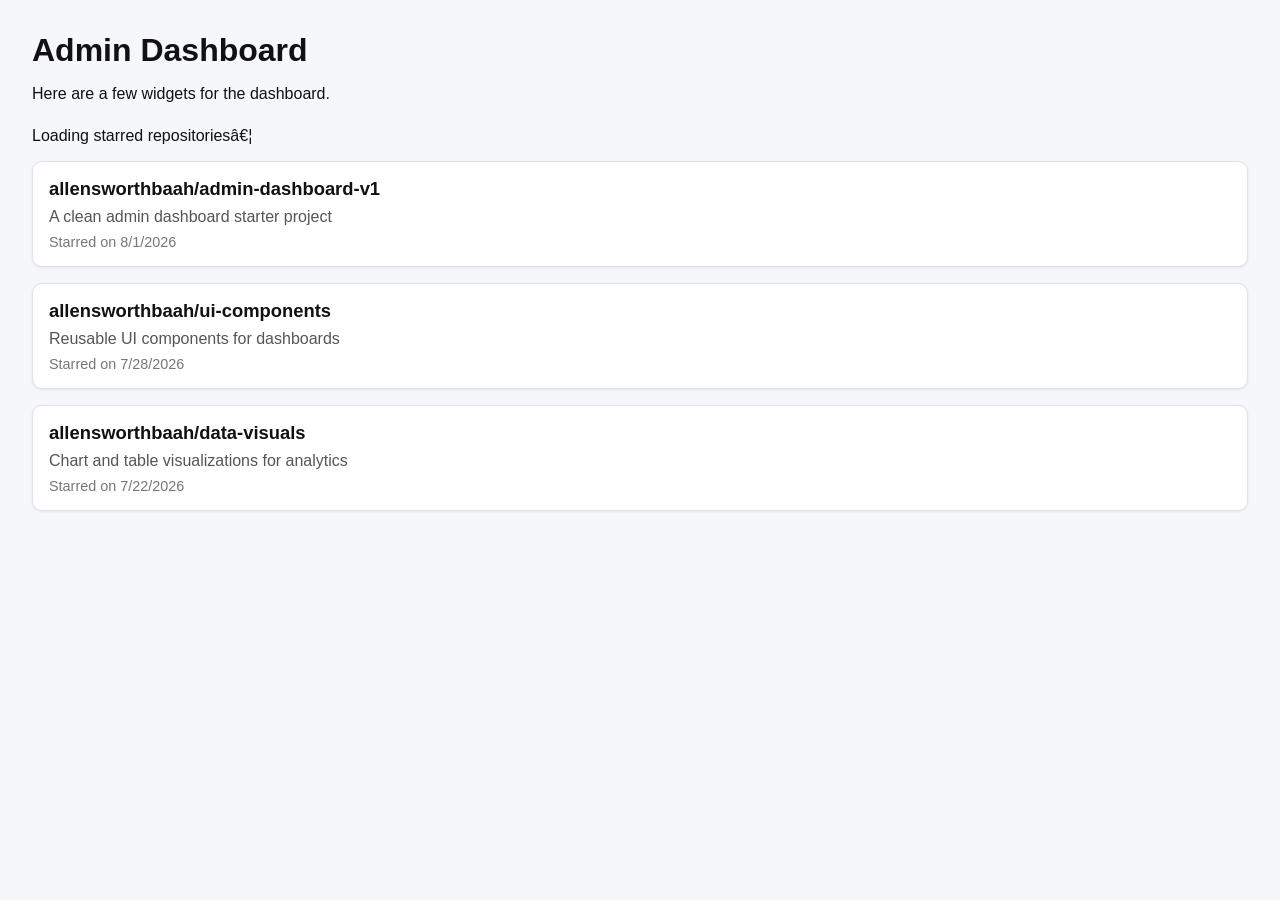
==== index.html @ 779c8006 "adjusting index file" ====
<!DOCTYPE html >
<html lang="en">
  <head charset="utf-8">
    <title>Admin dashboard</title>
    <link rel="stylesheet" href="style.css" />
  </head>
  <body>
    <header>
      <h1>Admin Dashboard</h1>
      <p>Here are a few widgets for the dashboard.</p>
    </header>

    <section>
      <p id="status">Loading starred repositories…</p>
      <ul id="starred-list"></ul>
    </section>

    <script src="document.js" defer></script>
  </body>
</html>
---- style.css ----
body {
  font-family: Arial, sans-serif;
  margin: 0;
  padding: 2rem;
  background: #f5f7fb;
  color: #111;
}

header {
  margin-bottom: 1.5rem;
}

h1 {
  margin: 0;
  font-size: 2rem;
}

#starred-list {
  list-style: none;
  margin: 0;
  padding: 0;
}

.starred-item {
  background: #fff;
  border: 1px solid #dde3ec;
  border-radius: 10px;
  padding: 1rem;
  margin-bottom: 1rem;
  box-shadow: 0 1px 3px rgba(15, 23, 42, 0.08);
}

.starred-item h2 {
  margin: 0 0 0.5rem 0;
  font-size: 1.15rem;
}

.starred-item p {
  margin: 0.25rem 0;
  color: #555;
}

.starred-item time {
  display: block;
  margin-top: 0.5rem;
  font-size: 0.9rem;
  color: #777;
}
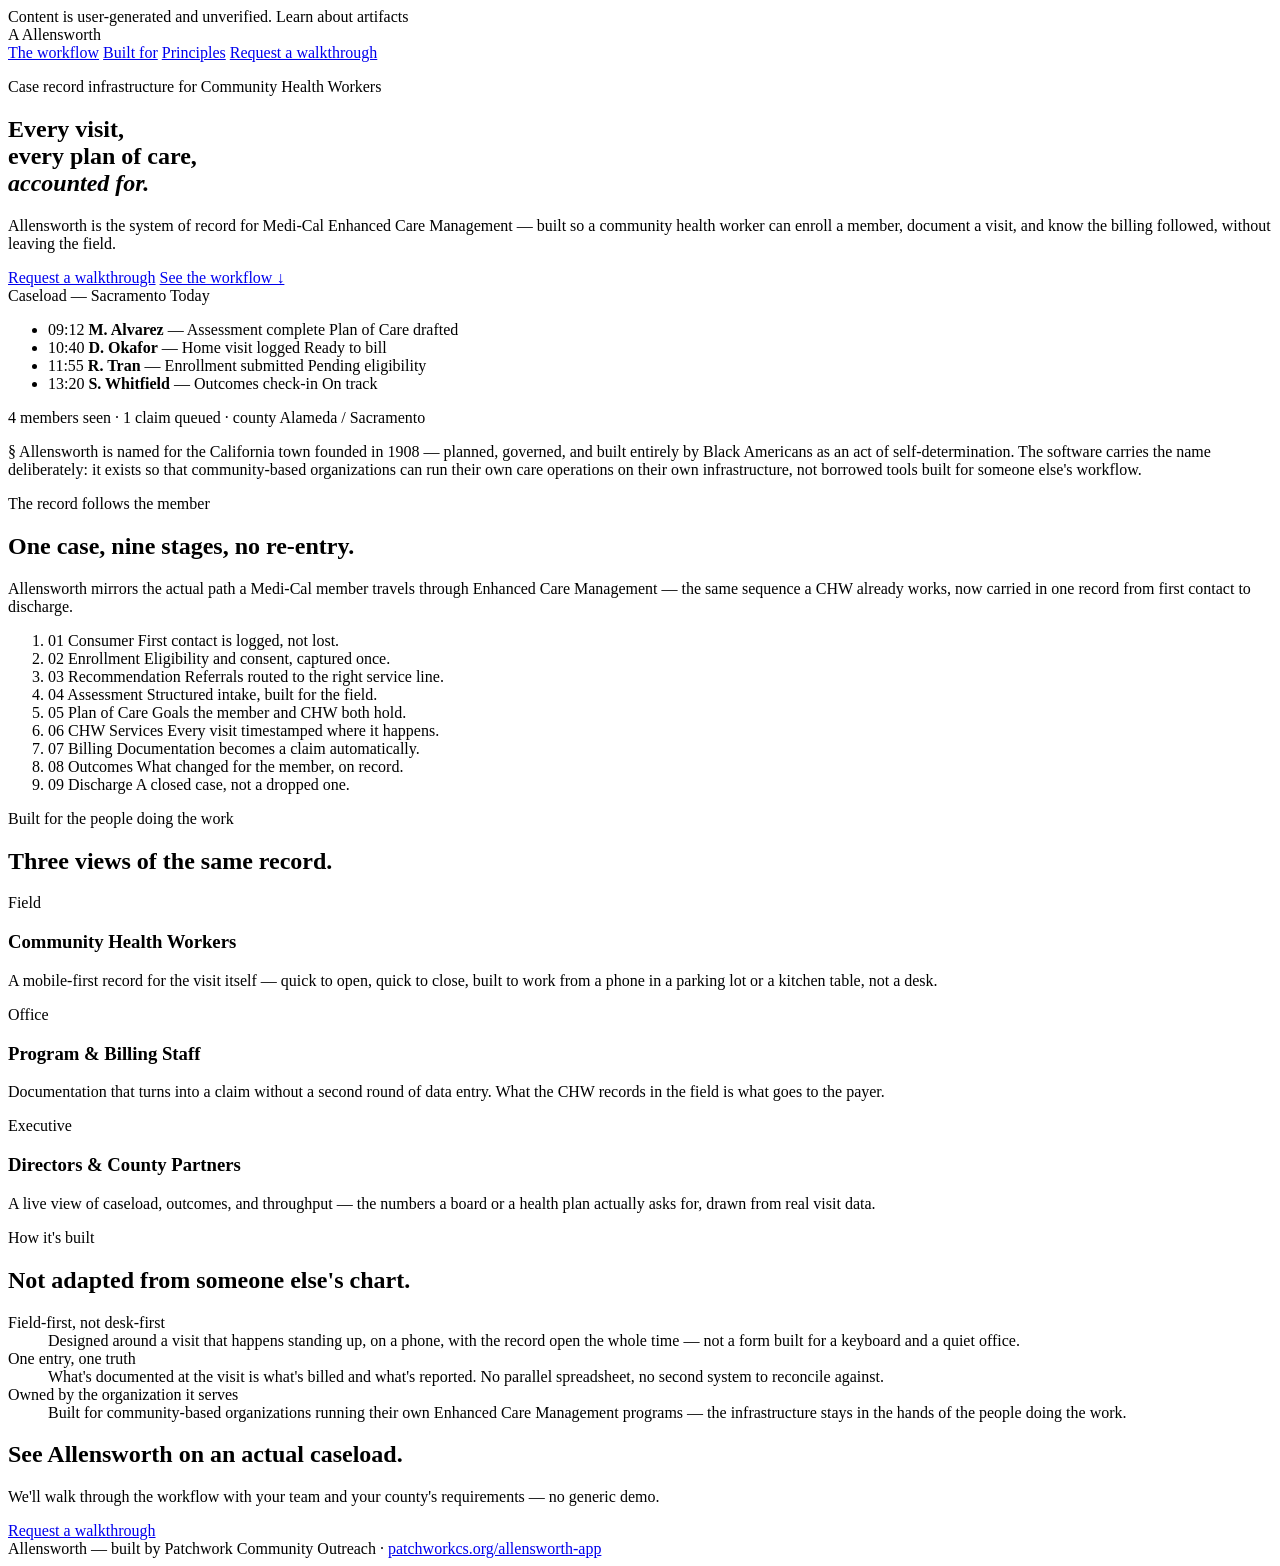
==== commit 60879d67: "adding allensworth content from html and css" ====
--- a/index.html
+++ b/index.html
@@ -1,4 +1,4 @@
-<!DOCTYPE html >
+<!-- <!DOCTYPE html >
 <html lang="en">
   <head charset="utf-8">
     <title>Admin dashboard</title>
@@ -17,4 +17,255 @@
 
     <script src="document.js" defer></script>
   </body>
-</html>+</html> -->
+
+Content is user-generated and unverified.
+
+
+Learn about artifacts
+<!DOCTYPE html>
+<html lang="en">
+<head>
+<meta charset="UTF-8" />
+<meta name="viewport" content="width=device-width, initial-scale=1.0" />
+<title>Allensworth — Care infrastructure for community health workers</title>
+<link rel="stylesheet" href="styles.css" />
+<link rel="preconnect" href="https://fonts.googleapis.com">
+<link rel="preconnect" href="https://fonts.gstatic.com" crossorigin>
+<link href="https://fonts.googleapis.com/css2?family=Source+Serif+4:opsz,wght@8..60,400;8..60,500;8..60,600;8..60,700&family=IBM+Plex+Sans:wght@400;500;600&family=IBM+Plex+Mono:wght@400;500&display=swap" rel="stylesheet">
+</head>
+<body>
+
+<div class="ledger-rule" aria-hidden="true"></div>
+
+<header class="site-header">
+  <div class="wrap header-inner">
+    <div class="brand">
+      <span class="brand-mark" aria-hidden="true">A</span>
+      <span class="brand-name">Allensworth</span>
+    </div>
+    <nav class="site-nav">
+      <a href="#workflow">The workflow</a>
+      <a href="#for-whom">Built for</a>
+      <a href="#principles">Principles</a>
+      <a href="#contact" class="nav-cta">Request a walkthrough</a>
+    </nav>
+  </div>
+</header>
+
+<main>
+
+  <!-- HERO -->
+  <section class="hero">
+    <div class="wrap hero-grid">
+      <div class="hero-copy">
+        <p class="eyebrow">Case record infrastructure for Community Health Workers</p>
+        <h1>
+          Every visit,<br>
+          every plan of care,<br>
+          <em>accounted for.</em>
+        </h1>
+        <p class="hero-lede">
+          Allensworth is the system of record for Medi-Cal Enhanced Care Management —
+          built so a community health worker can enroll a member, document a visit,
+          and know the billing followed, without leaving the field.
+        </p>
+        <div class="hero-actions">
+          <a href="#contact" class="btn btn-primary">Request a walkthrough</a>
+          <a href="#workflow" class="btn btn-ghost">See the workflow ↓</a>
+        </div>
+      </div>
+
+      <div class="hero-panel" role="img" aria-label="A field log showing a community health worker's caseload entries">
+        <div class="panel-head">
+          <span class="panel-title">Caseload — Sacramento</span>
+          <span class="panel-date">Today</span>
+        </div>
+        <ul class="panel-log">
+          <li>
+            <span class="log-time">09:12</span>
+            <span class="log-body">
+              <strong>M. Alvarez</strong> — Assessment complete
+              <span class="tag tag-green">Plan of Care drafted</span>
+            </span>
+          </li>
+          <li>
+            <span class="log-time">10:40</span>
+            <span class="log-body">
+              <strong>D. Okafor</strong> — Home visit logged
+              <span class="tag tag-gold">Ready to bill</span>
+            </span>
+          </li>
+          <li>
+            <span class="log-time">11:55</span>
+            <span class="log-body">
+              <strong>R. Tran</strong> — Enrollment submitted
+              <span class="tag tag-neutral">Pending eligibility</span>
+            </span>
+          </li>
+          <li>
+            <span class="log-time">13:20</span>
+            <span class="log-body">
+              <strong>S. Whitfield</strong> — Outcomes check-in
+              <span class="tag tag-green">On track</span>
+            </span>
+          </li>
+        </ul>
+        <div class="panel-foot">4 members seen · 1 claim queued · county Alameda / Sacramento</div>
+      </div>
+    </div>
+  </section>
+
+  <!-- NAMESAKE / MISSION STRIP -->
+  <section class="mission">
+    <div class="wrap mission-inner">
+      <p>
+        <span class="mission-mark">§</span>
+        Allensworth is named for the California town founded in 1908 — planned, governed, and
+        built entirely by Black Americans as an act of self-determination. The software carries
+        the name deliberately: it exists so that community-based organizations can run their own
+        care operations on their own infrastructure, not borrowed tools built for someone else's workflow.
+      </p>
+    </div>
+  </section>
+
+  <!-- WORKFLOW -->
+  <section class="workflow" id="workflow">
+    <div class="wrap">
+      <p class="section-eyebrow">The record follows the member</p>
+      <h2>One case, nine stages, no re-entry.</h2>
+      <p class="section-lede">
+        Allensworth mirrors the actual path a Medi-Cal member travels through Enhanced Care
+        Management — the same sequence a CHW already works, now carried in one record from
+        first contact to discharge.
+      </p>
+
+      <ol class="route">
+        <li class="route-step">
+          <span class="route-index">01</span>
+          <span class="route-label">Consumer</span>
+          <span class="route-desc">First contact is logged, not lost.</span>
+        </li>
+        <li class="route-step">
+          <span class="route-index">02</span>
+          <span class="route-label">Enrollment</span>
+          <span class="route-desc">Eligibility and consent, captured once.</span>
+        </li>
+        <li class="route-step">
+          <span class="route-index">03</span>
+          <span class="route-label">Recommendation</span>
+          <span class="route-desc">Referrals routed to the right service line.</span>
+        </li>
+        <li class="route-step">
+          <span class="route-index">04</span>
+          <span class="route-label">Assessment</span>
+          <span class="route-desc">Structured intake, built for the field.</span>
+        </li>
+        <li class="route-step">
+          <span class="route-index">05</span>
+          <span class="route-label">Plan of Care</span>
+          <span class="route-desc">Goals the member and CHW both hold.</span>
+        </li>
+        <li class="route-step">
+          <span class="route-index">06</span>
+          <span class="route-label">CHW Services</span>
+          <span class="route-desc">Every visit timestamped where it happens.</span>
+        </li>
+        <li class="route-step">
+          <span class="route-index">07</span>
+          <span class="route-label">Billing</span>
+          <span class="route-desc">Documentation becomes a claim automatically.</span>
+        </li>
+        <li class="route-step">
+          <span class="route-index">08</span>
+          <span class="route-label">Outcomes</span>
+          <span class="route-desc">What changed for the member, on record.</span>
+        </li>
+        <li class="route-step route-step-last">
+          <span class="route-index">09</span>
+          <span class="route-label">Discharge</span>
+          <span class="route-desc">A closed case, not a dropped one.</span>
+        </li>
+      </ol>
+    </div>
+  </section>
+
+  <!-- FOR WHOM -->
+  <section class="for-whom" id="for-whom">
+    <div class="wrap">
+      <p class="section-eyebrow">Built for the people doing the work</p>
+      <h2>Three views of the same record.</h2>
+
+      <div class="role-grid">
+        <article class="role-card">
+          <span class="role-index">Field</span>
+          <h3>Community Health Workers</h3>
+          <p>
+            A mobile-first record for the visit itself — quick to open, quick to close,
+            built to work from a phone in a parking lot or a kitchen table, not a desk.
+          </p>
+        </article>
+        <article class="role-card">
+          <span class="role-index">Office</span>
+          <h3>Program & Billing Staff</h3>
+          <p>
+            Documentation that turns into a claim without a second round of data entry.
+            What the CHW records in the field is what goes to the payer.
+          </p>
+        </article>
+        <article class="role-card">
+          <span class="role-index">Executive</span>
+          <h3>Directors & County Partners</h3>
+          <p>
+            A live view of caseload, outcomes, and throughput — the numbers a board
+            or a health plan actually asks for, drawn from real visit data.
+          </p>
+        </article>
+      </div>
+    </div>
+  </section>
+
+  <!-- PRINCIPLES -->
+  <section class="principles" id="principles">
+    <div class="wrap principles-inner">
+      <p class="section-eyebrow">How it's built</p>
+      <h2>Not adapted from someone else's chart.</h2>
+
+      <dl class="principle-list">
+        <div class="principle">
+          <dt>Field-first, not desk-first</dt>
+          <dd>Designed around a visit that happens standing up, on a phone, with the record open the whole time — not a form built for a keyboard and a quiet office.</dd>
+        </div>
+        <div class="principle">
+          <dt>One entry, one truth</dt>
+          <dd>What's documented at the visit is what's billed and what's reported. No parallel spreadsheet, no second system to reconcile against.</dd>
+        </div>
+        <div class="principle">
+          <dt>Owned by the organization it serves</dt>
+          <dd>Built for community-based organizations running their own Enhanced Care Management programs — the infrastructure stays in the hands of the people doing the work.</dd>
+        </div>
+      </dl>
+    </div>
+  </section>
+
+  <!-- CONTACT / CTA -->
+  <section class="cta-section" id="contact">
+    <div class="wrap cta-inner">
+      <h2>See Allensworth on an actual caseload.</h2>
+      <p>We'll walk through the workflow with your team and your county's requirements — no generic demo.</p>
+      <a href="mailto:hello@patchworkcs.org" class="btn btn-primary btn-large">Request a walkthrough</a>
+    </div>
+  </section>
+
+</main>
+
+<footer class="site-footer">
+  <div class="wrap footer-inner">
+    <span>Allensworth — built by Patchwork Community Outreach</span>
+    <span class="footer-sep">·</span>
+    <a href="https://patchworkcs.org/allensworth-app">patchworkcs.org/allensworth-app</a>
+  </div>
+</footer>
+
+</body>
+</html>
--- a/style.css
+++ b/style.css
@@ -1,48 +1,557 @@
+/* ===== Tokens ===== */
+:root {
+  --ink: #1C1712;
+  --soil: #3E2E24;
+  --paper: #F2ECE1;
+  --paper-warm: #EAE1D0;
+  --field: #5C6E4F;
+  --field-deep: #45543A;
+  --gold: #C9A05C;
+  --line: rgba(28, 23, 18, 0.14);
+  --line-strong: rgba(28, 23, 18, 0.28);
+
+  --display: "Source Serif 4", Georgia, serif;
+  --body: "IBM Plex Sans", -apple-system, BlinkMacSystemFont, sans-serif;
+  --mono: "IBM Plex Mono", ui-monospace, monospace;
+
+  --max: 1120px;
+}
+
+* { box-sizing: border-box; }
+
+@media (prefers-reduced-motion: reduce) {
+  *, *::before, *::after {
+    animation-duration: 0.001ms !important;
+    animation-iteration-count: 1 !important;
+    transition-duration: 0.001ms !important;
+  }
+}
+
+html { scroll-behavior: smooth; }
+
 body {
-  font-family: Arial, sans-serif;
-  margin: 0;
-  padding: 2rem;
-  background: #f5f7fb;
-  color: #111;
-}
-
-header {
-  margin-bottom: 1.5rem;
-}
-
-h1 {
-  margin: 0;
-  font-size: 2rem;
-}
-
-#starred-list {
+  margin: 0;
+  background: var(--paper);
+  color: var(--ink);
+  font-family: var(--body);
+  font-size: 17px;
+  line-height: 1.55;
+  -webkit-font-smoothing: antialiased;
+}
+
+.wrap {
+  max-width: var(--max);
+  margin: 0 auto;
+  padding: 0 32px;
+}
+
+a { color: inherit; }
+
+:focus-visible {
+  outline: 2px solid var(--field-deep);
+  outline-offset: 3px;
+}
+
+/* ===== Signature ledger rule ===== */
+.ledger-rule {
+  position: fixed;
+  top: 0;
+  left: 18px;
+  width: 1px;
+  height: 100%;
+  background: repeating-linear-gradient(
+    to bottom,
+    var(--line-strong) 0px,
+    var(--line-strong) 1px,
+    transparent 1px,
+    transparent 28px
+  );
+  z-index: 0;
+  pointer-events: none;
+}
+@media (max-width: 720px) {
+  .ledger-rule { display: none; }
+}
+
+/* ===== Header ===== */
+.site-header {
+  position: sticky;
+  top: 0;
+  z-index: 20;
+  background: rgba(242, 236, 225, 0.92);
+  backdrop-filter: blur(6px);
+  border-bottom: 1px solid var(--line);
+}
+
+.header-inner {
+  display: flex;
+  align-items: center;
+  justify-content: space-between;
+  padding-top: 18px;
+  padding-bottom: 18px;
+}
+
+.brand {
+  display: flex;
+  align-items: center;
+  gap: 10px;
+  font-family: var(--display);
+  font-weight: 600;
+  font-size: 1.25rem;
+  letter-spacing: 0.01em;
+}
+
+.brand-mark {
+  display: inline-flex;
+  align-items: center;
+  justify-content: center;
+  width: 28px;
+  height: 28px;
+  border: 1px solid var(--line-strong);
+  border-radius: 3px;
+  font-size: 0.95rem;
+  color: var(--field-deep);
+}
+
+.site-nav {
+  display: flex;
+  align-items: center;
+  gap: 28px;
+  font-size: 0.92rem;
+  font-weight: 500;
+}
+
+.site-nav a {
+  text-decoration: none;
+  color: var(--soil);
+  border-bottom: 1px solid transparent;
+  padding-bottom: 2px;
+  transition: border-color 0.15s ease;
+}
+.site-nav a:hover { border-color: var(--line-strong); }
+
+.nav-cta {
+  background: var(--soil);
+  color: var(--paper) !important;
+  padding: 9px 16px;
+  border-radius: 3px;
+  border-bottom: none !important;
+}
+.nav-cta:hover { background: var(--field-deep); }
+
+@media (max-width: 720px) {
+  .site-nav { gap: 14px; font-size: 0.82rem; }
+  .site-nav a:not(.nav-cta) { display: none; }
+}
+
+/* ===== Buttons ===== */
+.btn {
+  display: inline-flex;
+  align-items: center;
+  gap: 8px;
+  text-decoration: none;
+  font-weight: 500;
+  font-size: 0.95rem;
+  padding: 13px 22px;
+  border-radius: 3px;
+  border: 1px solid transparent;
+  transition: transform 0.12s ease, background 0.15s ease, border-color 0.15s ease;
+}
+.btn-primary {
+  background: var(--soil);
+  color: var(--paper);
+}
+.btn-primary:hover { background: var(--field-deep); }
+.btn-ghost {
+  border-color: var(--line-strong);
+  color: var(--soil);
+}
+.btn-ghost:hover { background: var(--paper-warm); }
+.btn-large { padding: 15px 28px; font-size: 1rem; }
+
+/* ===== Hero ===== */
+.hero {
+  padding: 96px 0 88px;
+  position: relative;
+}
+
+.hero-grid {
+  display: grid;
+  grid-template-columns: 1.05fr 0.95fr;
+  gap: 64px;
+  align-items: center;
+}
+
+.eyebrow {
+  font-family: var(--mono);
+  font-size: 0.78rem;
+  letter-spacing: 0.08em;
+  text-transform: uppercase;
+  color: var(--field-deep);
+  margin: 0 0 22px;
+}
+
+.hero h1 {
+  font-family: var(--display);
+  font-weight: 600;
+  font-size: clamp(2.4rem, 4.6vw, 3.6rem);
+  line-height: 1.08;
+  letter-spacing: -0.01em;
+  margin: 0 0 26px;
+  color: var(--ink);
+}
+.hero h1 em {
+  font-style: italic;
+  color: var(--field-deep);
+}
+
+.hero-lede {
+  font-size: 1.1rem;
+  color: var(--soil);
+  max-width: 46ch;
+  margin: 0 0 36px;
+}
+
+.hero-actions {
+  display: flex;
+  gap: 14px;
+  flex-wrap: wrap;
+}
+
+/* Hero panel — field log */
+.hero-panel {
+  background: var(--ink);
+  color: var(--paper);
+  border-radius: 6px;
+  padding: 26px 24px 20px;
+  box-shadow: 0 24px 60px -20px rgba(28, 23, 18, 0.45);
+}
+
+.panel-head {
+  display: flex;
+  justify-content: space-between;
+  align-items: baseline;
+  border-bottom: 1px solid rgba(242, 236, 225, 0.18);
+  padding-bottom: 14px;
+  margin-bottom: 4px;
+}
+.panel-title {
+  font-family: var(--display);
+  font-size: 1.02rem;
+  font-weight: 600;
+}
+.panel-date {
+  font-family: var(--mono);
+  font-size: 0.72rem;
+  color: var(--gold);
+  letter-spacing: 0.06em;
+  text-transform: uppercase;
+}
+
+.panel-log {
   list-style: none;
   margin: 0;
   padding: 0;
 }
-
-.starred-item {
-  background: #fff;
-  border: 1px solid #dde3ec;
-  border-radius: 10px;
-  padding: 1rem;
-  margin-bottom: 1rem;
-  box-shadow: 0 1px 3px rgba(15, 23, 42, 0.08);
-}
-
-.starred-item h2 {
-  margin: 0 0 0.5rem 0;
-  font-size: 1.15rem;
-}
-
-.starred-item p {
-  margin: 0.25rem 0;
-  color: #555;
-}
-
-.starred-item time {
-  display: block;
-  margin-top: 0.5rem;
-  font-size: 0.9rem;
-  color: #777;
-}+.panel-log li {
+  display: flex;
+  gap: 16px;
+  padding: 15px 0;
+  border-bottom: 1px solid rgba(242, 236, 225, 0.1);
+}
+.panel-log li:last-child { border-bottom: none; }
+
+.log-time {
+  font-family: var(--mono);
+  font-size: 0.78rem;
+  color: rgba(242, 236, 225, 0.55);
+  min-width: 42px;
+  padding-top: 2px;
+  flex-shrink: 0;
+}
+
+.log-body {
+  display: flex;
+  flex-direction: column;
+  gap: 6px;
+  font-size: 0.92rem;
+}
+.log-body strong { font-weight: 600; }
+
+.tag {
+  display: inline-block;
+  width: fit-content;
+  font-family: var(--mono);
+  font-size: 0.68rem;
+  letter-spacing: 0.03em;
+  text-transform: uppercase;
+  padding: 3px 8px;
+  border-radius: 2px;
+}
+.tag-green { background: rgba(92, 110, 79, 0.35); color: #B7C7A6; }
+.tag-gold { background: rgba(201, 160, 92, 0.28); color: var(--gold); }
+.tag-neutral { background: rgba(242, 236, 225, 0.12); color: rgba(242, 236, 225, 0.75); }
+
+.panel-foot {
+  margin-top: 16px;
+  padding-top: 14px;
+  border-top: 1px solid rgba(242, 236, 225, 0.18);
+  font-family: var(--mono);
+  font-size: 0.75rem;
+  color: rgba(242, 236, 225, 0.5);
+}
+
+@media (max-width: 860px) {
+  .hero-grid { grid-template-columns: 1fr; gap: 44px; }
+  .hero { padding: 56px 0 56px; }
+}
+
+/* ===== Mission strip ===== */
+.mission {
+  background: var(--soil);
+  color: var(--paper-warm);
+  padding: 44px 0;
+}
+.mission-inner p {
+  margin: 0;
+  font-family: var(--display);
+  font-size: 1.18rem;
+  line-height: 1.6;
+  max-width: 78ch;
+}
+.mission-mark {
+  font-family: var(--display);
+  color: var(--gold);
+  font-size: 1.4rem;
+  margin-right: 4px;
+}
+
+/* ===== Section shared ===== */
+.section-eyebrow {
+  font-family: var(--mono);
+  font-size: 0.78rem;
+  letter-spacing: 0.08em;
+  text-transform: uppercase;
+  color: var(--field-deep);
+  margin: 0 0 14px;
+}
+
+section h2 {
+  font-family: var(--display);
+  font-weight: 600;
+  font-size: clamp(1.7rem, 3vw, 2.3rem);
+  line-height: 1.18;
+  margin: 0 0 18px;
+  max-width: 20ch;
+}
+
+.section-lede {
+  font-size: 1.02rem;
+  color: var(--soil);
+  max-width: 62ch;
+  margin: 0 0 48px;
+}
+
+/* ===== Workflow route ===== */
+.workflow { padding: 100px 0; border-top: 1px solid var(--line); }
+
+.route {
+  list-style: none;
+  margin: 0;
+  padding: 0;
+  display: grid;
+  grid-template-columns: repeat(9, 1fr);
+  gap: 0;
+  position: relative;
+}
+.route::before {
+  content: "";
+  position: absolute;
+  top: 13px;
+  left: 0;
+  right: 0;
+  height: 1px;
+  background: var(--line-strong);
+}
+
+.route-step {
+  display: flex;
+  flex-direction: column;
+  padding-right: 14px;
+  position: relative;
+}
+
+.route-index {
+  font-family: var(--mono);
+  font-size: 0.72rem;
+  color: var(--paper);
+  background: var(--field-deep);
+  width: 26px;
+  height: 26px;
+  border-radius: 50%;
+  display: flex;
+  align-items: center;
+  justify-content: center;
+  margin-bottom: 16px;
+  z-index: 1;
+}
+
+.route-label {
+  font-family: var(--display);
+  font-weight: 600;
+  font-size: 1rem;
+  margin-bottom: 6px;
+}
+
+.route-desc {
+  font-size: 0.85rem;
+  color: var(--soil);
+  line-height: 1.4;
+}
+
+@media (max-width: 1180px) {
+  .route-label { font-size: 0.92rem; }
+  .route-desc { font-size: 0.8rem; }
+}
+@media (max-width: 980px) {
+  .route { grid-template-columns: repeat(3, 1fr); gap: 32px 20px; }
+  .route::before { display: none; }
+  .route-step { padding-right: 0; }
+}
+@media (max-width: 560px) {
+  .route { grid-template-columns: 1fr 1fr; }
+}
+
+/* ===== For whom / role cards ===== */
+.for-whom {
+  padding: 100px 0;
+  background: var(--paper-warm);
+  border-top: 1px solid var(--line);
+  border-bottom: 1px solid var(--line);
+}
+
+.role-grid {
+  display: grid;
+  grid-template-columns: repeat(3, 1fr);
+  gap: 28px;
+  margin-top: 48px;
+}
+
+.role-card {
+  background: var(--paper);
+  border: 1px solid var(--line);
+  border-radius: 6px;
+  padding: 30px 26px;
+}
+
+.role-index {
+  display: inline-block;
+  font-family: var(--mono);
+  font-size: 0.7rem;
+  letter-spacing: 0.06em;
+  text-transform: uppercase;
+  color: var(--gold);
+  background: var(--soil);
+  padding: 4px 10px;
+  border-radius: 2px;
+  margin-bottom: 18px;
+}
+
+.role-card h3 {
+  font-family: var(--display);
+  font-size: 1.2rem;
+  font-weight: 600;
+  margin: 0 0 12px;
+}
+
+.role-card p {
+  font-size: 0.94rem;
+  color: var(--soil);
+  margin: 0;
+}
+
+@media (max-width: 860px) {
+  .role-grid { grid-template-columns: 1fr; }
+}
+
+/* ===== Principles ===== */
+.principles { padding: 100px 0; }
+
+.principle-list {
+  margin: 0;
+  display: grid;
+  gap: 0;
+  max-width: 780px;
+}
+
+.principle {
+  display: grid;
+  grid-template-columns: 260px 1fr;
+  gap: 32px;
+  padding: 28px 0;
+  border-top: 1px solid var(--line);
+}
+.principle:last-child { border-bottom: 1px solid var(--line); }
+
+.principle dt {
+  font-family: var(--display);
+  font-weight: 600;
+  font-size: 1.08rem;
+}
+
+.principle dd {
+  margin: 0;
+  color: var(--soil);
+  font-size: 0.96rem;
+}
+
+@media (max-width: 700px) {
+  .principle { grid-template-columns: 1fr; gap: 8px; }
+}
+
+/* ===== CTA ===== */
+.cta-section {
+  background: var(--ink);
+  color: var(--paper);
+  padding: 96px 0;
+  text-align: center;
+}
+
+.cta-inner h2 {
+  color: var(--paper);
+  max-width: none;
+  margin: 0 auto 14px;
+}
+
+.cta-inner p {
+  color: rgba(242, 236, 225, 0.68);
+  font-size: 1.02rem;
+  max-width: 50ch;
+  margin: 0 auto 36px;
+}
+
+.cta-section .btn-primary {
+  background: var(--gold);
+  color: var(--ink);
+}
+.cta-section .btn-primary:hover {
+  background: #DBB578;
+}
+
+/* ===== Footer ===== */
+.site-footer {
+  border-top: 1px solid var(--line);
+  padding: 28px 0;
+}
+.footer-inner {
+  display: flex;
+  align-items: center;
+  gap: 10px;
+  font-size: 0.85rem;
+  color: var(--soil);
+}
+.footer-sep { opacity: 0.5; }
+.footer-inner a {
+  text-decoration: none;
+  border-bottom: 1px solid var(--line-strong);
+}
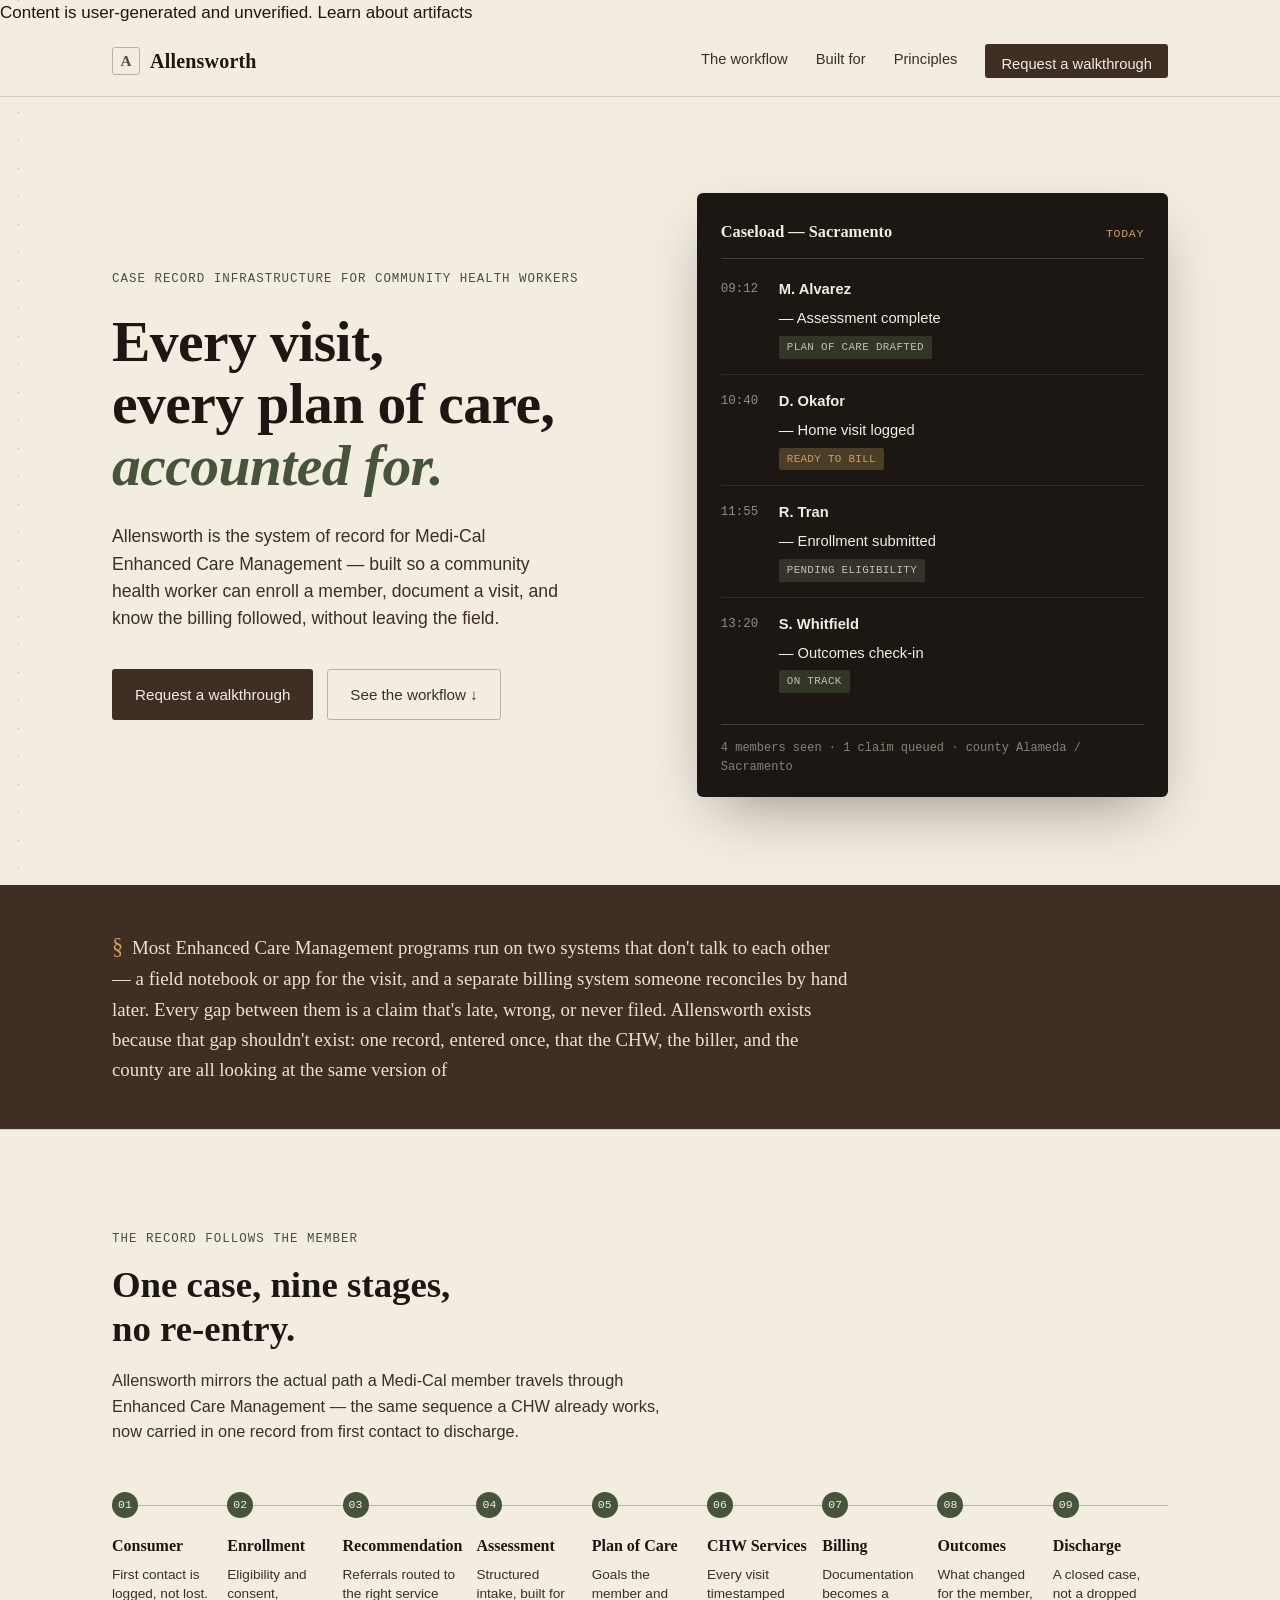
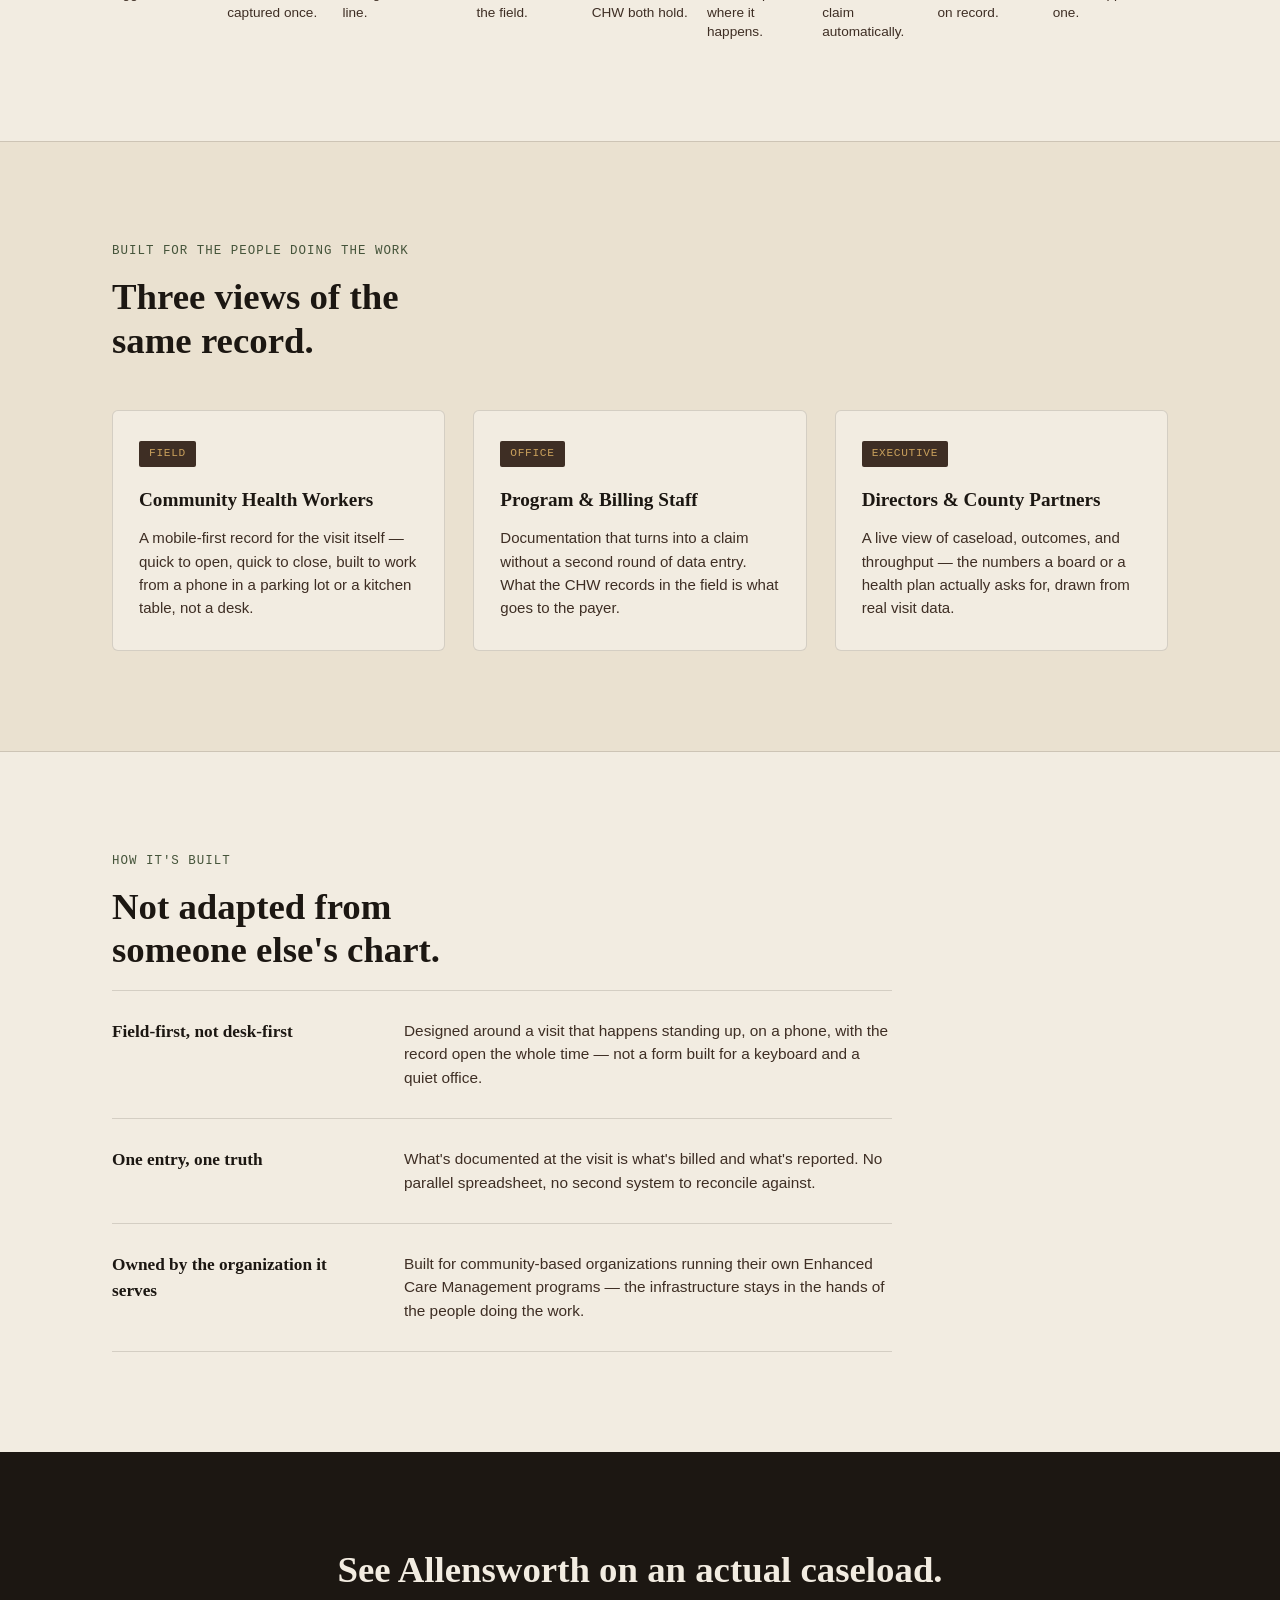
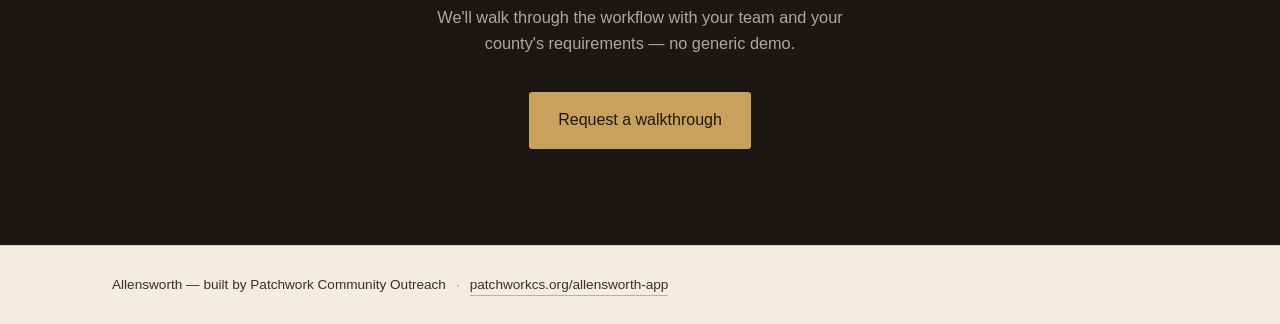
==== commit fbd5004e: "adjusting language about the allensworth app and removing political angle" ====
--- a/index.html
+++ b/index.html
@@ -121,10 +121,7 @@
     <div class="wrap mission-inner">
       <p>
         <span class="mission-mark">§</span>
-        Allensworth is named for the California town founded in 1908 — planned, governed, and
-        built entirely by Black Americans as an act of self-determination. The software carries
-        the name deliberately: it exists so that community-based organizations can run their own
-        care operations on their own infrastructure, not borrowed tools built for someone else's workflow.
+        Most Enhanced Care Management programs run on two systems that don't talk to each other — a field notebook or app for the visit, and a separate billing system someone reconciles by hand later. Every gap between them is a claim that's late, wrong, or never filed. Allensworth exists because that gap shouldn't exist: one record, entered once, that the CHW, the biller, and the county are all looking at the same version of
       </p>
     </div>
   </section>
--- a/styles.css
+++ b/styles.css
@@ -0,0 +1,557 @@
+/* ===== Tokens ===== */
+:root {
+  --ink: #1C1712;
+  --soil: #3E2E24;
+  --paper: #F2ECE1;
+  --paper-warm: #EAE1D0;
+  --field: #5C6E4F;
+  --field-deep: #45543A;
+  --gold: #C9A05C;
+  --line: rgba(28, 23, 18, 0.14);
+  --line-strong: rgba(28, 23, 18, 0.28);
+
+  --display: "Source Serif 4", Georgia, serif;
+  --body: "IBM Plex Sans", -apple-system, BlinkMacSystemFont, sans-serif;
+  --mono: "IBM Plex Mono", ui-monospace, monospace;
+
+  --max: 1120px;
+}
+
+* { box-sizing: border-box; }
+
+@media (prefers-reduced-motion: reduce) {
+  *, *::before, *::after {
+    animation-duration: 0.001ms !important;
+    animation-iteration-count: 1 !important;
+    transition-duration: 0.001ms !important;
+  }
+}
+
+html { scroll-behavior: smooth; }
+
+body {
+  margin: 0;
+  background: var(--paper);
+  color: var(--ink);
+  font-family: var(--body);
+  font-size: 17px;
+  line-height: 1.55;
+  -webkit-font-smoothing: antialiased;
+}
+
+.wrap {
+  max-width: var(--max);
+  margin: 0 auto;
+  padding: 0 32px;
+}
+
+a { color: inherit; }
+
+:focus-visible {
+  outline: 2px solid var(--field-deep);
+  outline-offset: 3px;
+}
+
+/* ===== Signature ledger rule ===== */
+.ledger-rule {
+  position: fixed;
+  top: 0;
+  left: 18px;
+  width: 1px;
+  height: 100%;
+  background: repeating-linear-gradient(
+    to bottom,
+    var(--line-strong) 0px,
+    var(--line-strong) 1px,
+    transparent 1px,
+    transparent 28px
+  );
+  z-index: 0;
+  pointer-events: none;
+}
+@media (max-width: 720px) {
+  .ledger-rule { display: none; }
+}
+
+/* ===== Header ===== */
+.site-header {
+  position: sticky;
+  top: 0;
+  z-index: 20;
+  background: rgba(242, 236, 225, 0.92);
+  backdrop-filter: blur(6px);
+  border-bottom: 1px solid var(--line);
+}
+
+.header-inner {
+  display: flex;
+  align-items: center;
+  justify-content: space-between;
+  padding-top: 18px;
+  padding-bottom: 18px;
+}
+
+.brand {
+  display: flex;
+  align-items: center;
+  gap: 10px;
+  font-family: var(--display);
+  font-weight: 600;
+  font-size: 1.25rem;
+  letter-spacing: 0.01em;
+}
+
+.brand-mark {
+  display: inline-flex;
+  align-items: center;
+  justify-content: center;
+  width: 28px;
+  height: 28px;
+  border: 1px solid var(--line-strong);
+  border-radius: 3px;
+  font-size: 0.95rem;
+  color: var(--field-deep);
+}
+
+.site-nav {
+  display: flex;
+  align-items: center;
+  gap: 28px;
+  font-size: 0.92rem;
+  font-weight: 500;
+}
+
+.site-nav a {
+  text-decoration: none;
+  color: var(--soil);
+  border-bottom: 1px solid transparent;
+  padding-bottom: 2px;
+  transition: border-color 0.15s ease;
+}
+.site-nav a:hover { border-color: var(--line-strong); }
+
+.nav-cta {
+  background: var(--soil);
+  color: var(--paper) !important;
+  padding: 9px 16px;
+  border-radius: 3px;
+  border-bottom: none !important;
+}
+.nav-cta:hover { background: var(--field-deep); }
+
+@media (max-width: 720px) {
+  .site-nav { gap: 14px; font-size: 0.82rem; }
+  .site-nav a:not(.nav-cta) { display: none; }
+}
+
+/* ===== Buttons ===== */
+.btn {
+  display: inline-flex;
+  align-items: center;
+  gap: 8px;
+  text-decoration: none;
+  font-weight: 500;
+  font-size: 0.95rem;
+  padding: 13px 22px;
+  border-radius: 3px;
+  border: 1px solid transparent;
+  transition: transform 0.12s ease, background 0.15s ease, border-color 0.15s ease;
+}
+.btn-primary {
+  background: var(--soil);
+  color: var(--paper);
+}
+.btn-primary:hover { background: var(--field-deep); }
+.btn-ghost {
+  border-color: var(--line-strong);
+  color: var(--soil);
+}
+.btn-ghost:hover { background: var(--paper-warm); }
+.btn-large { padding: 15px 28px; font-size: 1rem; }
+
+/* ===== Hero ===== */
+.hero {
+  padding: 96px 0 88px;
+  position: relative;
+}
+
+.hero-grid {
+  display: grid;
+  grid-template-columns: 1.05fr 0.95fr;
+  gap: 64px;
+  align-items: center;
+}
+
+.eyebrow {
+  font-family: var(--mono);
+  font-size: 0.78rem;
+  letter-spacing: 0.08em;
+  text-transform: uppercase;
+  color: var(--field-deep);
+  margin: 0 0 22px;
+}
+
+.hero h1 {
+  font-family: var(--display);
+  font-weight: 600;
+  font-size: clamp(2.4rem, 4.6vw, 3.6rem);
+  line-height: 1.08;
+  letter-spacing: -0.01em;
+  margin: 0 0 26px;
+  color: var(--ink);
+}
+.hero h1 em {
+  font-style: italic;
+  color: var(--field-deep);
+}
+
+.hero-lede {
+  font-size: 1.1rem;
+  color: var(--soil);
+  max-width: 46ch;
+  margin: 0 0 36px;
+}
+
+.hero-actions {
+  display: flex;
+  gap: 14px;
+  flex-wrap: wrap;
+}
+
+/* Hero panel — field log */
+.hero-panel {
+  background: var(--ink);
+  color: var(--paper);
+  border-radius: 6px;
+  padding: 26px 24px 20px;
+  box-shadow: 0 24px 60px -20px rgba(28, 23, 18, 0.45);
+}
+
+.panel-head {
+  display: flex;
+  justify-content: space-between;
+  align-items: baseline;
+  border-bottom: 1px solid rgba(242, 236, 225, 0.18);
+  padding-bottom: 14px;
+  margin-bottom: 4px;
+}
+.panel-title {
+  font-family: var(--display);
+  font-size: 1.02rem;
+  font-weight: 600;
+}
+.panel-date {
+  font-family: var(--mono);
+  font-size: 0.72rem;
+  color: var(--gold);
+  letter-spacing: 0.06em;
+  text-transform: uppercase;
+}
+
+.panel-log {
+  list-style: none;
+  margin: 0;
+  padding: 0;
+}
+.panel-log li {
+  display: flex;
+  gap: 16px;
+  padding: 15px 0;
+  border-bottom: 1px solid rgba(242, 236, 225, 0.1);
+}
+.panel-log li:last-child { border-bottom: none; }
+
+.log-time {
+  font-family: var(--mono);
+  font-size: 0.78rem;
+  color: rgba(242, 236, 225, 0.55);
+  min-width: 42px;
+  padding-top: 2px;
+  flex-shrink: 0;
+}
+
+.log-body {
+  display: flex;
+  flex-direction: column;
+  gap: 6px;
+  font-size: 0.92rem;
+}
+.log-body strong { font-weight: 600; }
+
+.tag {
+  display: inline-block;
+  width: fit-content;
+  font-family: var(--mono);
+  font-size: 0.68rem;
+  letter-spacing: 0.03em;
+  text-transform: uppercase;
+  padding: 3px 8px;
+  border-radius: 2px;
+}
+.tag-green { background: rgba(92, 110, 79, 0.35); color: #B7C7A6; }
+.tag-gold { background: rgba(201, 160, 92, 0.28); color: var(--gold); }
+.tag-neutral { background: rgba(242, 236, 225, 0.12); color: rgba(242, 236, 225, 0.75); }
+
+.panel-foot {
+  margin-top: 16px;
+  padding-top: 14px;
+  border-top: 1px solid rgba(242, 236, 225, 0.18);
+  font-family: var(--mono);
+  font-size: 0.75rem;
+  color: rgba(242, 236, 225, 0.5);
+}
+
+@media (max-width: 860px) {
+  .hero-grid { grid-template-columns: 1fr; gap: 44px; }
+  .hero { padding: 56px 0 56px; }
+}
+
+/* ===== Mission strip ===== */
+.mission {
+  background: var(--soil);
+  color: var(--paper-warm);
+  padding: 44px 0;
+}
+.mission-inner p {
+  margin: 0;
+  font-family: var(--display);
+  font-size: 1.18rem;
+  line-height: 1.6;
+  max-width: 78ch;
+}
+.mission-mark {
+  font-family: var(--display);
+  color: var(--gold);
+  font-size: 1.4rem;
+  margin-right: 4px;
+}
+
+/* ===== Section shared ===== */
+.section-eyebrow {
+  font-family: var(--mono);
+  font-size: 0.78rem;
+  letter-spacing: 0.08em;
+  text-transform: uppercase;
+  color: var(--field-deep);
+  margin: 0 0 14px;
+}
+
+section h2 {
+  font-family: var(--display);
+  font-weight: 600;
+  font-size: clamp(1.7rem, 3vw, 2.3rem);
+  line-height: 1.18;
+  margin: 0 0 18px;
+  max-width: 20ch;
+}
+
+.section-lede {
+  font-size: 1.02rem;
+  color: var(--soil);
+  max-width: 62ch;
+  margin: 0 0 48px;
+}
+
+/* ===== Workflow route ===== */
+.workflow { padding: 100px 0; border-top: 1px solid var(--line); }
+
+.route {
+  list-style: none;
+  margin: 0;
+  padding: 0;
+  display: grid;
+  grid-template-columns: repeat(9, 1fr);
+  gap: 0;
+  position: relative;
+}
+.route::before {
+  content: "";
+  position: absolute;
+  top: 13px;
+  left: 0;
+  right: 0;
+  height: 1px;
+  background: var(--line-strong);
+}
+
+.route-step {
+  display: flex;
+  flex-direction: column;
+  padding-right: 14px;
+  position: relative;
+}
+
+.route-index {
+  font-family: var(--mono);
+  font-size: 0.72rem;
+  color: var(--paper);
+  background: var(--field-deep);
+  width: 26px;
+  height: 26px;
+  border-radius: 50%;
+  display: flex;
+  align-items: center;
+  justify-content: center;
+  margin-bottom: 16px;
+  z-index: 1;
+}
+
+.route-label {
+  font-family: var(--display);
+  font-weight: 600;
+  font-size: 1rem;
+  margin-bottom: 6px;
+}
+
+.route-desc {
+  font-size: 0.85rem;
+  color: var(--soil);
+  line-height: 1.4;
+}
+
+@media (max-width: 1180px) {
+  .route-label { font-size: 0.92rem; }
+  .route-desc { font-size: 0.8rem; }
+}
+@media (max-width: 980px) {
+  .route { grid-template-columns: repeat(3, 1fr); gap: 32px 20px; }
+  .route::before { display: none; }
+  .route-step { padding-right: 0; }
+}
+@media (max-width: 560px) {
+  .route { grid-template-columns: 1fr 1fr; }
+}
+
+/* ===== For whom / role cards ===== */
+.for-whom {
+  padding: 100px 0;
+  background: var(--paper-warm);
+  border-top: 1px solid var(--line);
+  border-bottom: 1px solid var(--line);
+}
+
+.role-grid {
+  display: grid;
+  grid-template-columns: repeat(3, 1fr);
+  gap: 28px;
+  margin-top: 48px;
+}
+
+.role-card {
+  background: var(--paper);
+  border: 1px solid var(--line);
+  border-radius: 6px;
+  padding: 30px 26px;
+}
+
+.role-index {
+  display: inline-block;
+  font-family: var(--mono);
+  font-size: 0.7rem;
+  letter-spacing: 0.06em;
+  text-transform: uppercase;
+  color: var(--gold);
+  background: var(--soil);
+  padding: 4px 10px;
+  border-radius: 2px;
+  margin-bottom: 18px;
+}
+
+.role-card h3 {
+  font-family: var(--display);
+  font-size: 1.2rem;
+  font-weight: 600;
+  margin: 0 0 12px;
+}
+
+.role-card p {
+  font-size: 0.94rem;
+  color: var(--soil);
+  margin: 0;
+}
+
+@media (max-width: 860px) {
+  .role-grid { grid-template-columns: 1fr; }
+}
+
+/* ===== Principles ===== */
+.principles { padding: 100px 0; }
+
+.principle-list {
+  margin: 0;
+  display: grid;
+  gap: 0;
+  max-width: 780px;
+}
+
+.principle {
+  display: grid;
+  grid-template-columns: 260px 1fr;
+  gap: 32px;
+  padding: 28px 0;
+  border-top: 1px solid var(--line);
+}
+.principle:last-child { border-bottom: 1px solid var(--line); }
+
+.principle dt {
+  font-family: var(--display);
+  font-weight: 600;
+  font-size: 1.08rem;
+}
+
+.principle dd {
+  margin: 0;
+  color: var(--soil);
+  font-size: 0.96rem;
+}
+
+@media (max-width: 700px) {
+  .principle { grid-template-columns: 1fr; gap: 8px; }
+}
+
+/* ===== CTA ===== */
+.cta-section {
+  background: var(--ink);
+  color: var(--paper);
+  padding: 96px 0;
+  text-align: center;
+}
+
+.cta-inner h2 {
+  color: var(--paper);
+  max-width: none;
+  margin: 0 auto 14px;
+}
+
+.cta-inner p {
+  color: rgba(242, 236, 225, 0.68);
+  font-size: 1.02rem;
+  max-width: 50ch;
+  margin: 0 auto 36px;
+}
+
+.cta-section .btn-primary {
+  background: var(--gold);
+  color: var(--ink);
+}
+.cta-section .btn-primary:hover {
+  background: #DBB578;
+}
+
+/* ===== Footer ===== */
+.site-footer {
+  border-top: 1px solid var(--line);
+  padding: 28px 0;
+}
+.footer-inner {
+  display: flex;
+  align-items: center;
+  gap: 10px;
+  font-size: 0.85rem;
+  color: var(--soil);
+}
+.footer-sep { opacity: 0.5; }
+.footer-inner a {
+  text-decoration: none;
+  border-bottom: 1px solid var(--line-strong);
+}
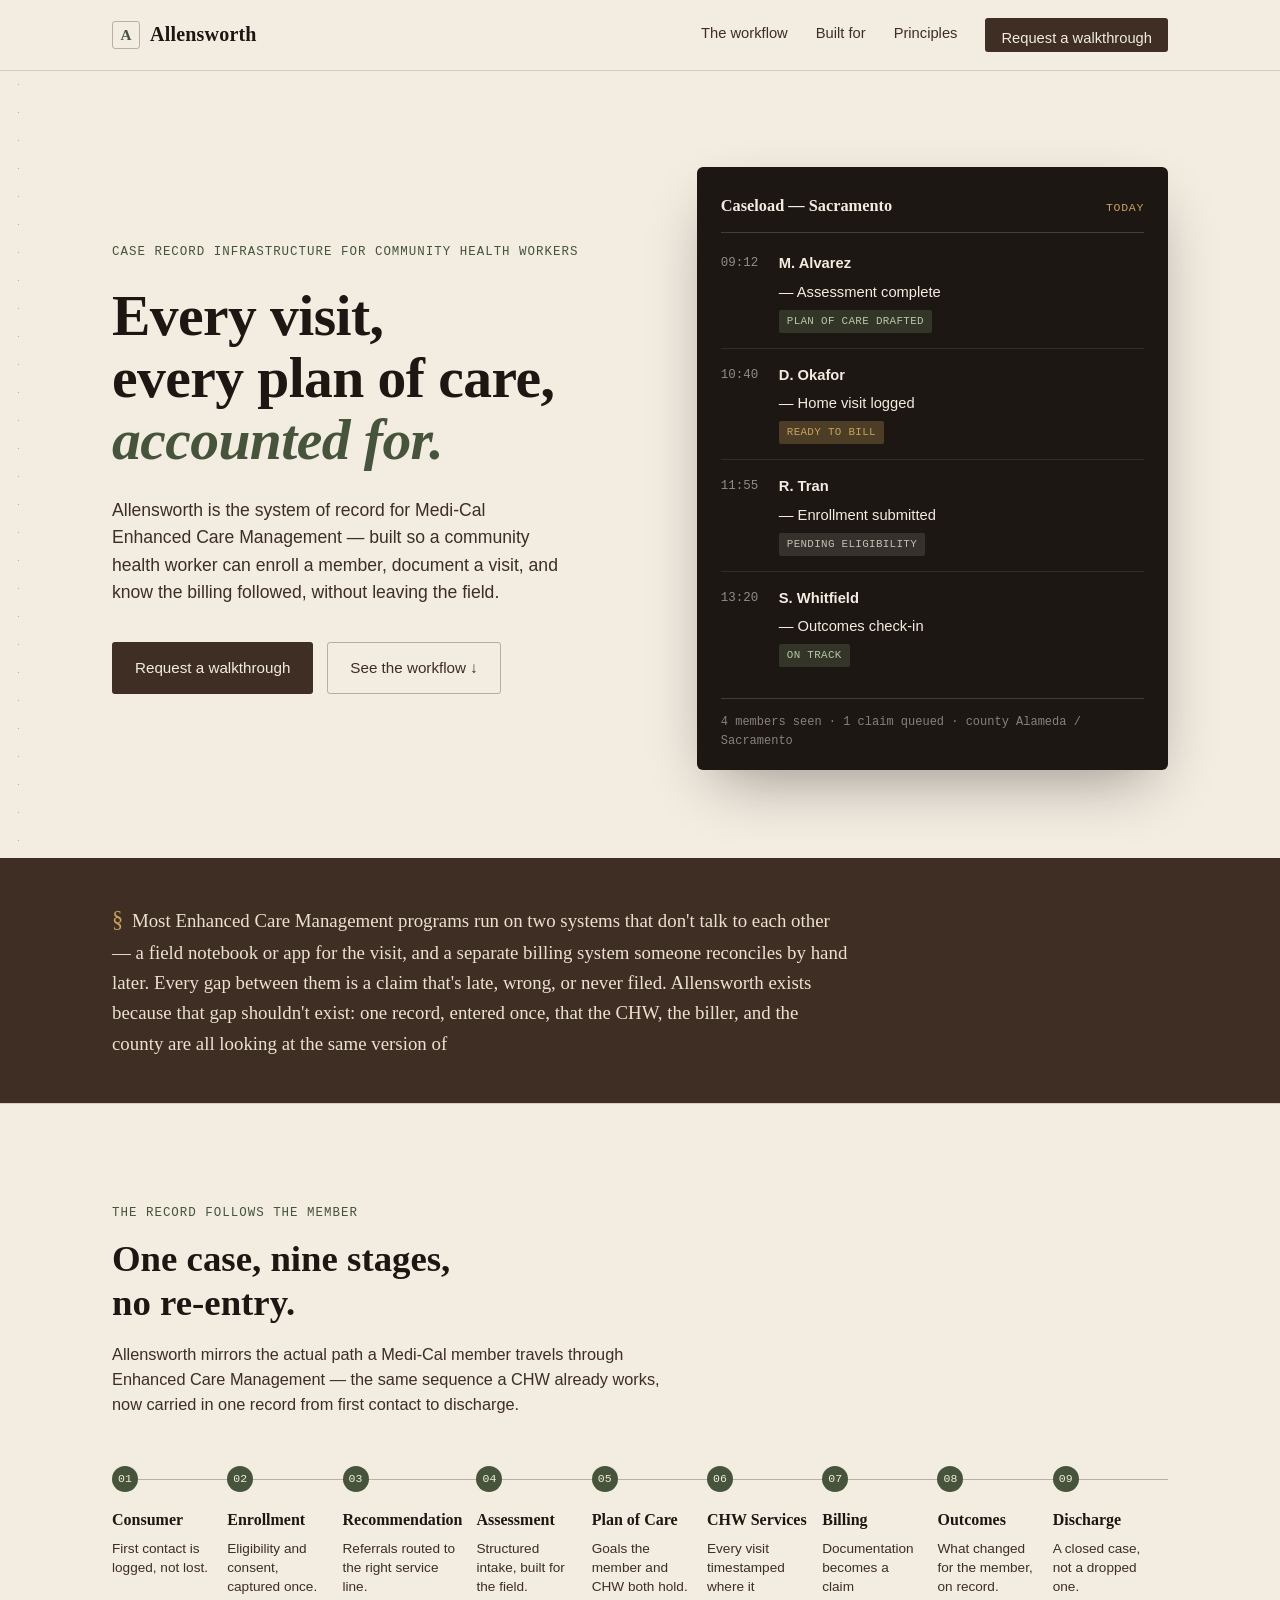
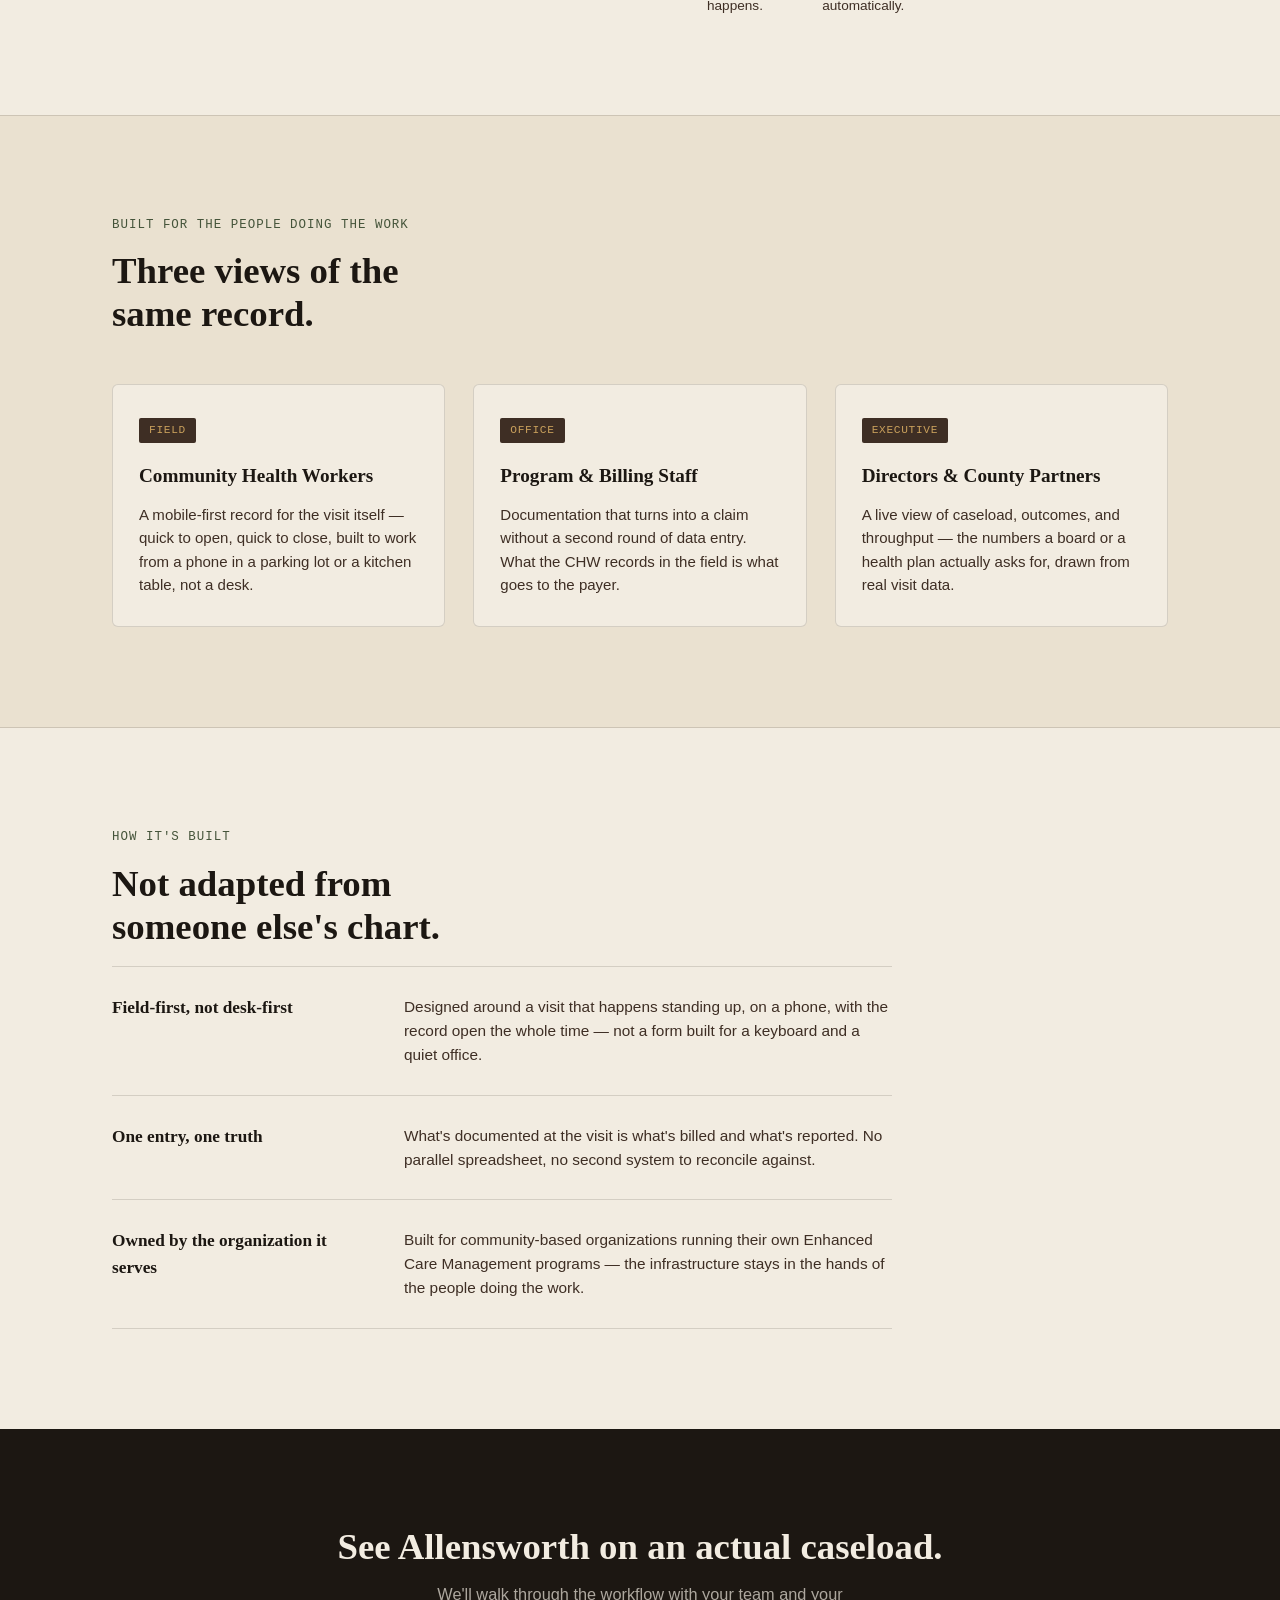
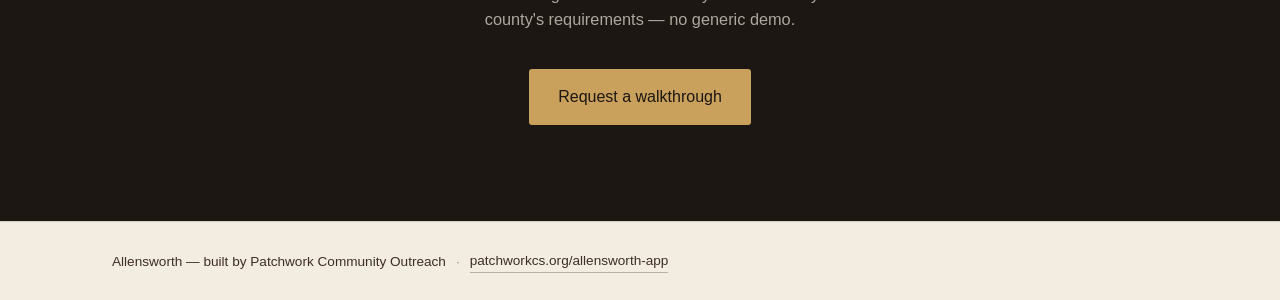
==== commit f17f9e0c: "removing artifacts text from html" ====
--- a/index.html
+++ b/index.html
@@ -1,28 +1,3 @@
-<!-- <!DOCTYPE html >
-<html lang="en">
-  <head charset="utf-8">
-    <title>Admin dashboard</title>
-    <link rel="stylesheet" href="style.css" />
-  </head>
-  <body>
-    <header>
-      <h1>Admin Dashboard</h1>
-      <p>Here are a few widgets for the dashboard.</p>
-    </header>
-
-    <section>
-      <p id="status">Loading starred repositories…</p>
-      <ul id="starred-list"></ul>
-    </section>
-
-    <script src="document.js" defer></script>
-  </body>
-</html> -->
-
-Content is user-generated and unverified.
-
-
-Learn about artifacts
 <!DOCTYPE html>
 <html lang="en">
 <head>
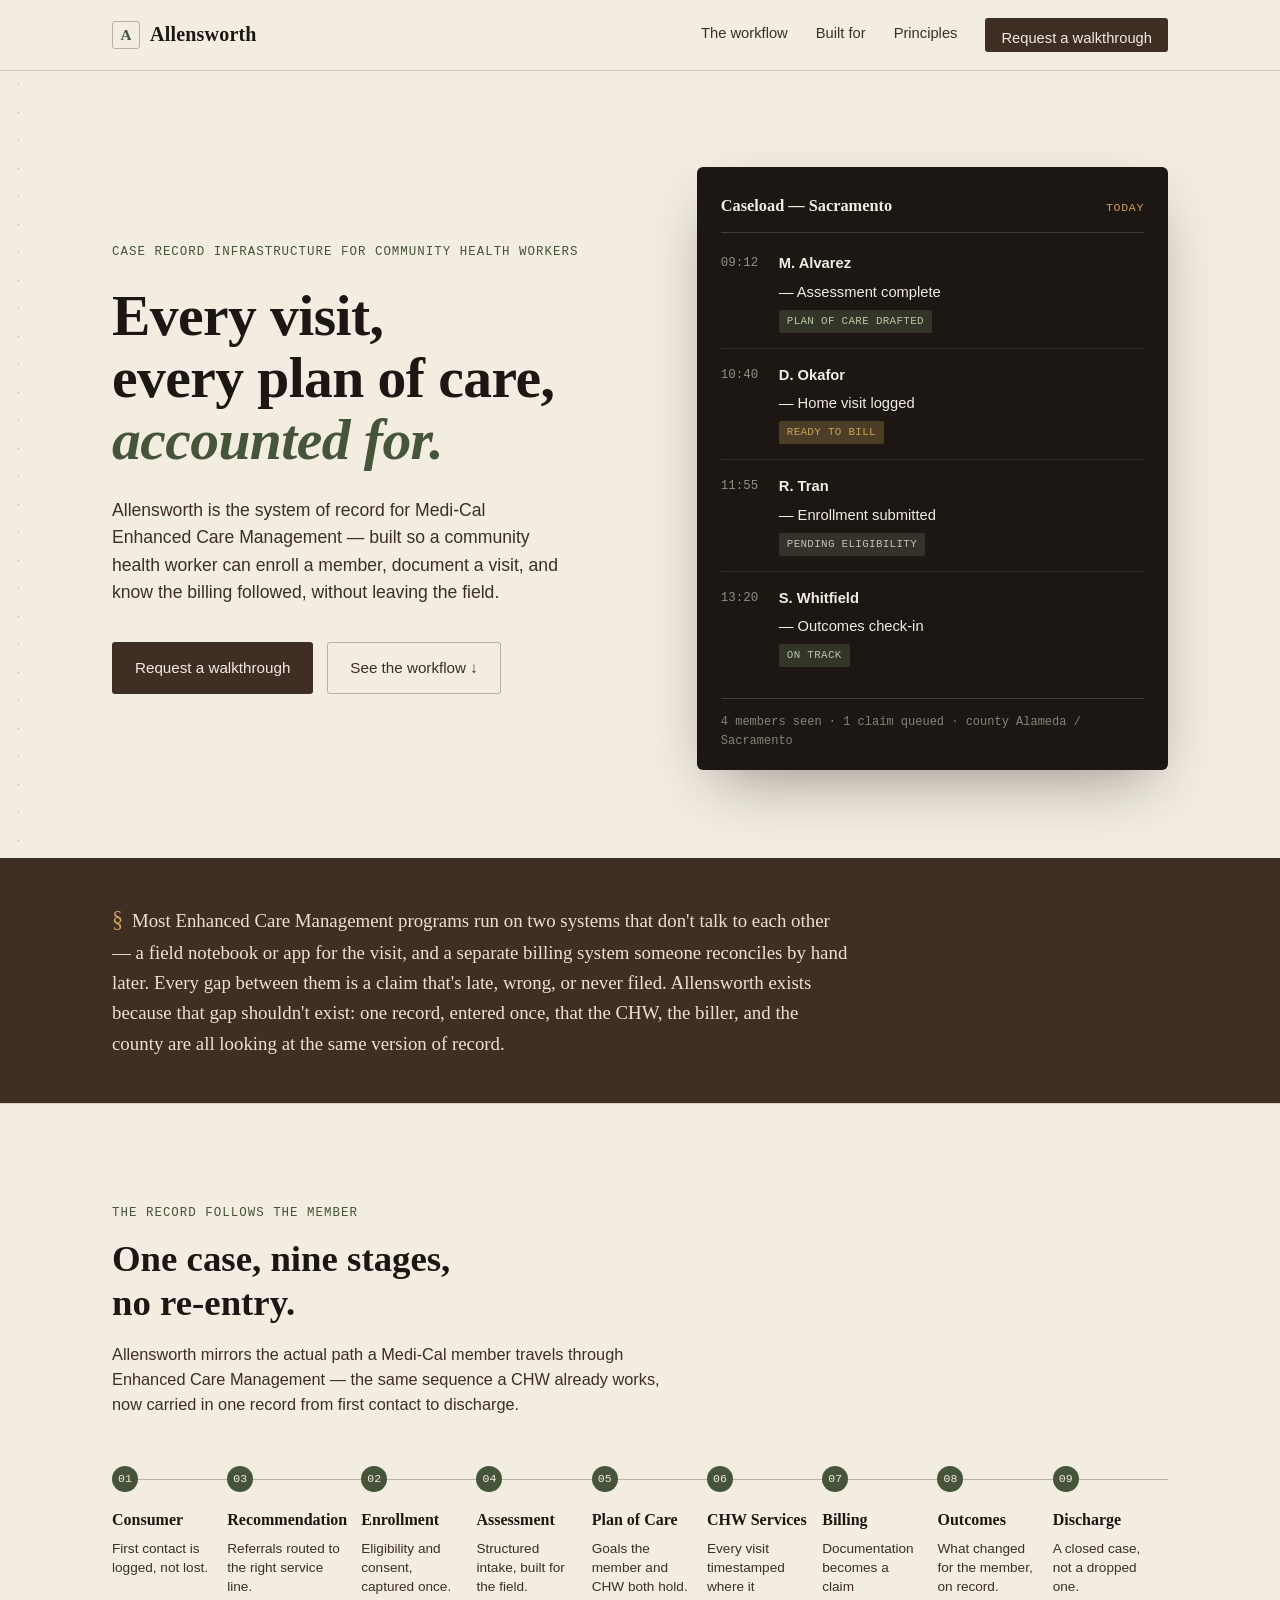
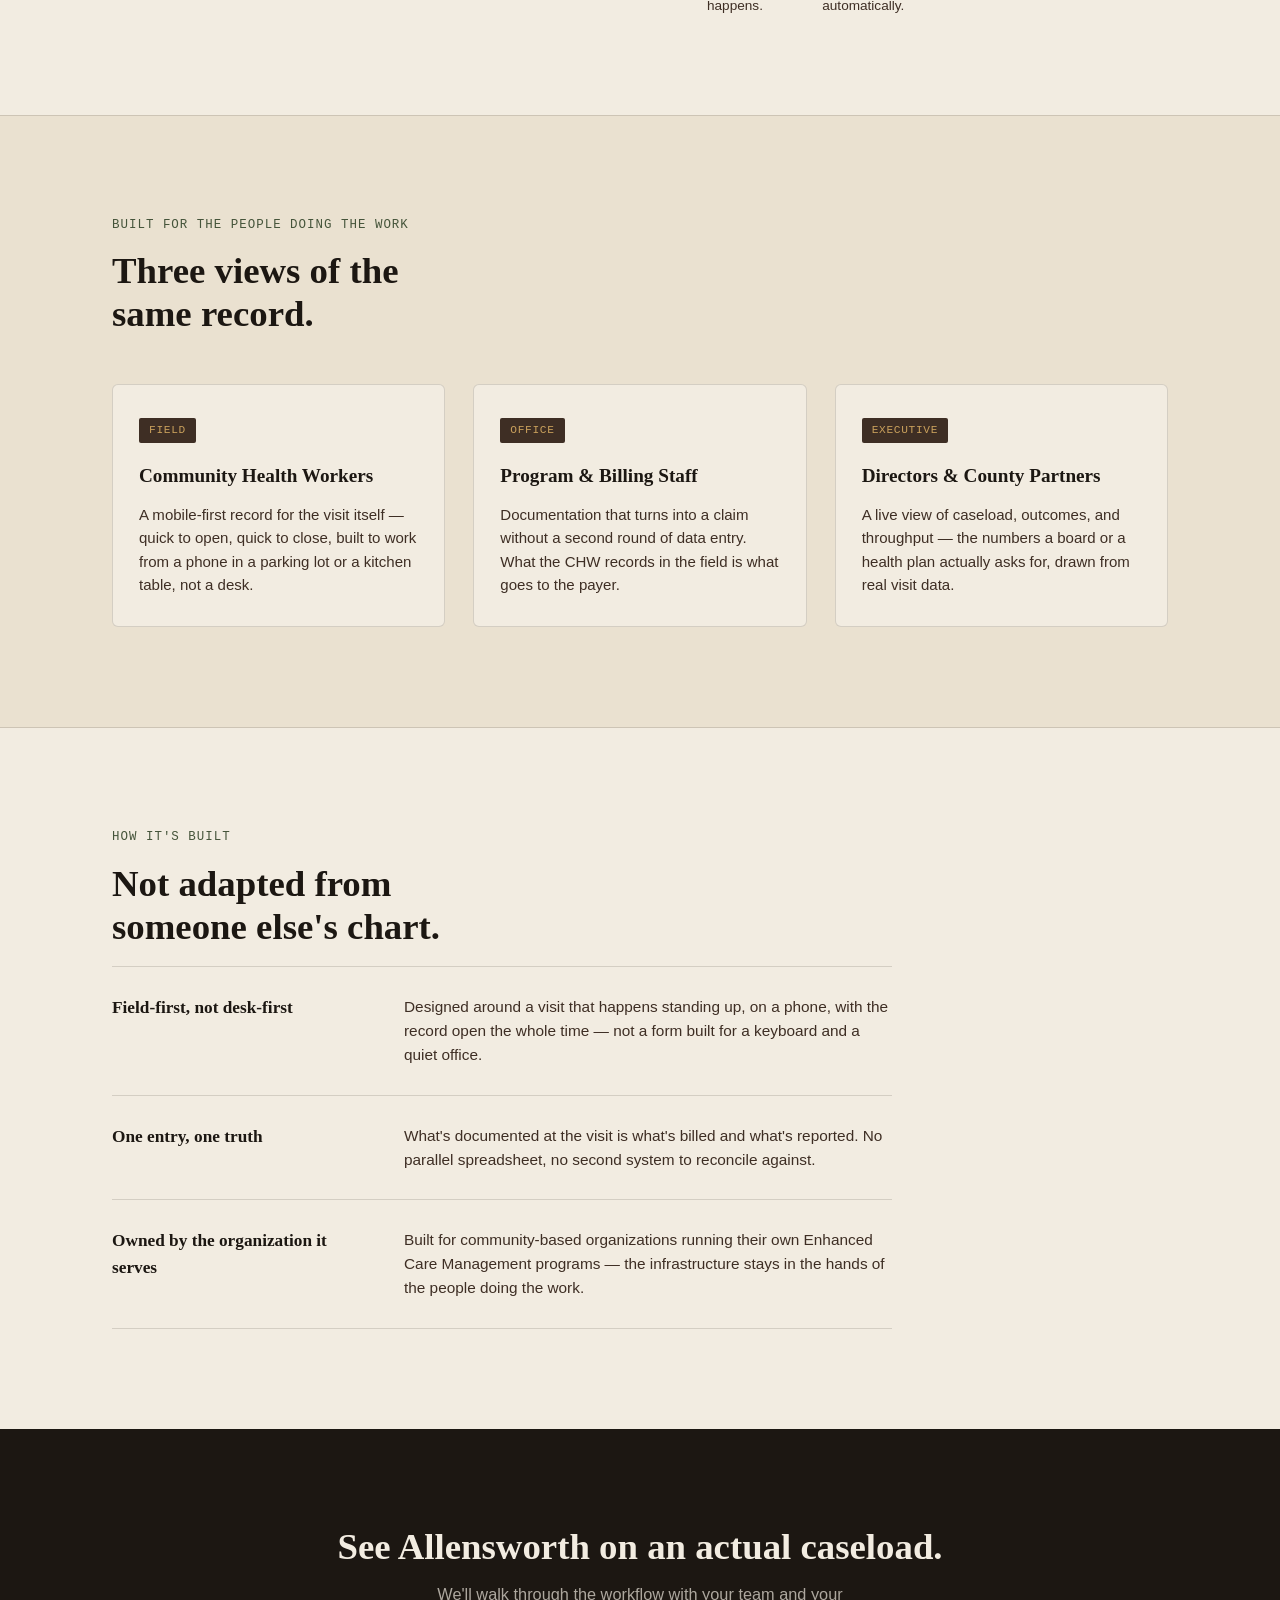
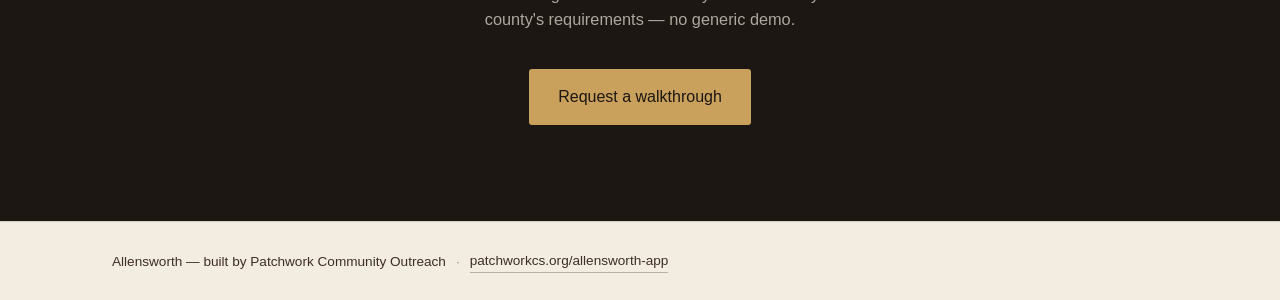
==== commit a963b0c0: "changed the value prop" ====
--- a/index.html
+++ b/index.html
@@ -96,7 +96,7 @@
     <div class="wrap mission-inner">
       <p>
         <span class="mission-mark">§</span>
-        Most Enhanced Care Management programs run on two systems that don't talk to each other — a field notebook or app for the visit, and a separate billing system someone reconciles by hand later. Every gap between them is a claim that's late, wrong, or never filed. Allensworth exists because that gap shouldn't exist: one record, entered once, that the CHW, the biller, and the county are all looking at the same version of
+        Most Enhanced Care Management programs run on two systems that don't talk to each other — a field notebook or app for the visit, and a separate billing system someone reconciles by hand later. Every gap between them is a claim that's late, wrong, or never filed. Allensworth exists because that gap shouldn't exist: one record, entered once, that the CHW, the biller, and the county are all looking at the same version of record.
       </p>
     </div>
   </section>
@@ -119,14 +119,14 @@
           <span class="route-desc">First contact is logged, not lost.</span>
         </li>
         <li class="route-step">
+          <span class="route-index">03</span>
+          <span class="route-label">Recommendation</span>
+          <span class="route-desc">Referrals routed to the right service line.</span>
+        </li>
+        <li class="route-step">
           <span class="route-index">02</span>
           <span class="route-label">Enrollment</span>
           <span class="route-desc">Eligibility and consent, captured once.</span>
-        </li>
-        <li class="route-step">
-          <span class="route-index">03</span>
-          <span class="route-label">Recommendation</span>
-          <span class="route-desc">Referrals routed to the right service line.</span>
         </li>
         <li class="route-step">
           <span class="route-index">04</span>
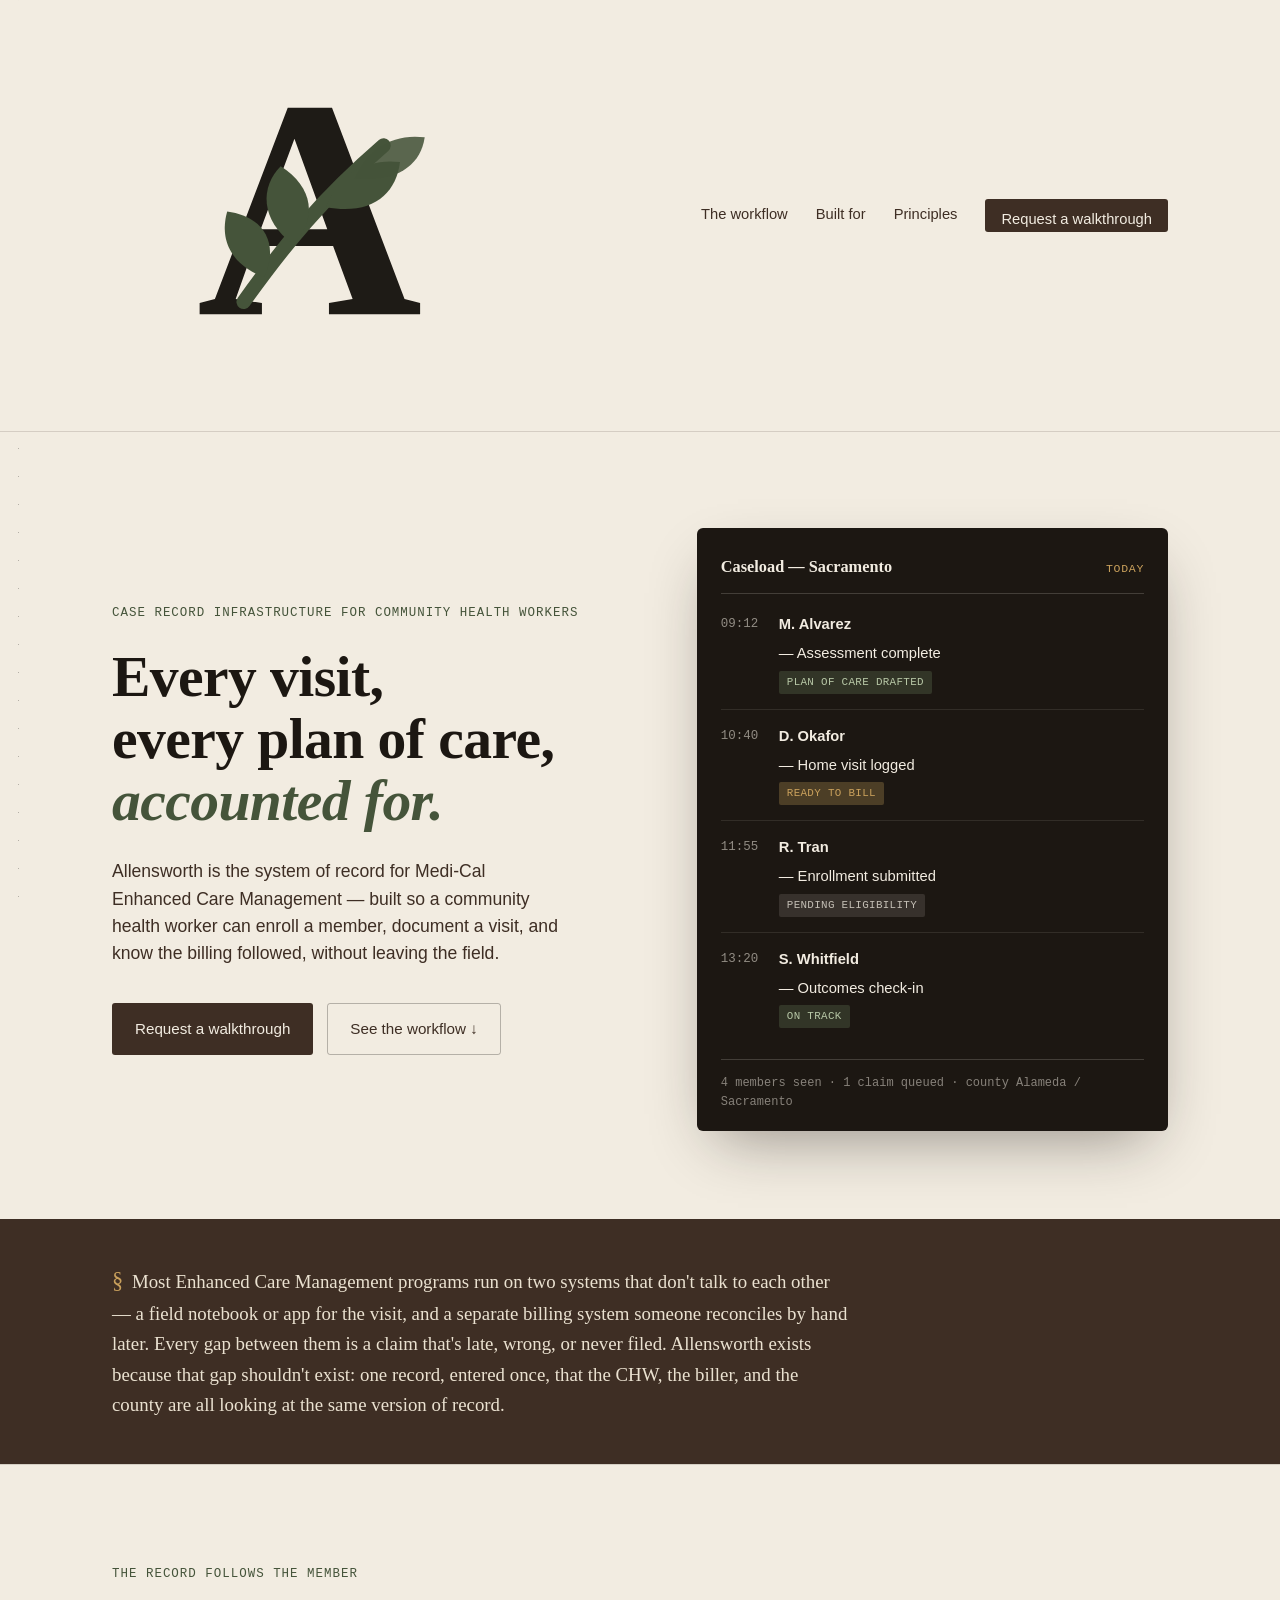
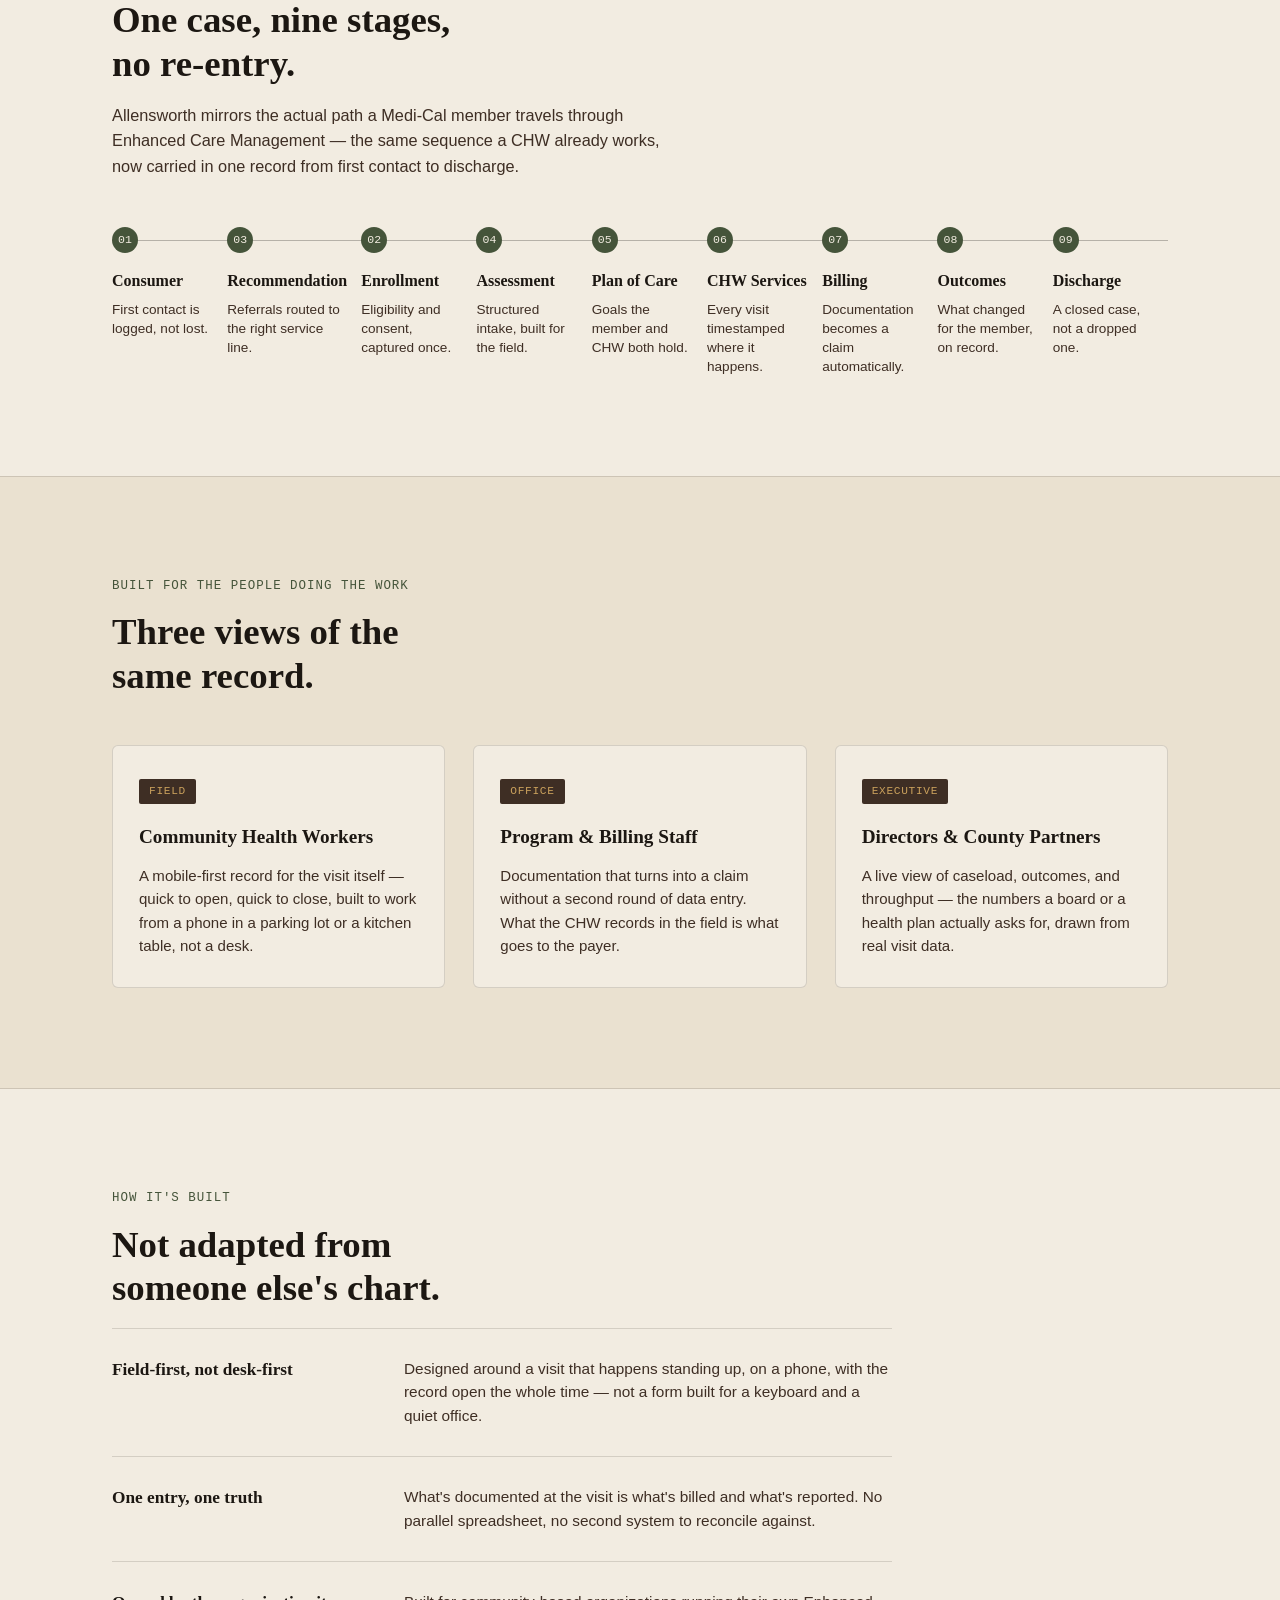
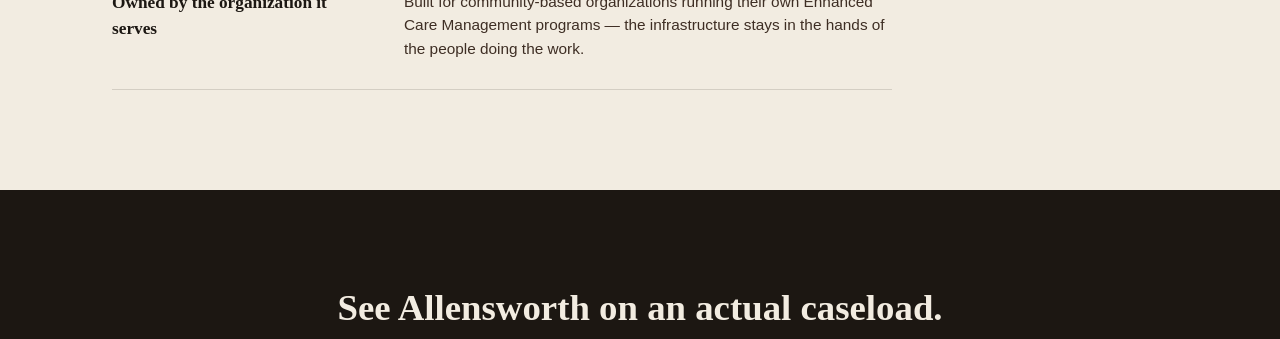
==== commit d7ce1cca: "update logo" ====
--- a/index.html
+++ b/index.html
@@ -15,10 +15,13 @@
 
 <header class="site-header">
   <div class="wrap header-inner">
-    <div class="brand">
-      <span class="brand-mark" aria-hidden="true">A</span>
-      <span class="brand-name">Allensworth</span>
-    </div>
+    <picture class="allensworth-app-header-brand">
+      <!-- When the screen is 768px wide or smaller, show the mobile image -->
+      <source class="small-logo" media="(max-width: 768px)" srcset="brand/allensworthos-mark-light.svg">
+
+      <!-- Default image for larger screens (desktop) -->
+      <img src="brand/allensworthos-lockup-light.svg" alt="Allensworth OS" class="large-logo">
+    </picture>
     <nav class="site-nav">
       <a href="#workflow">The workflow</a>
       <a href="#for-whom">Built for</a>
@@ -31,7 +34,7 @@
 <main>
 
   <!-- HERO -->
-  <section class="hero">
+  <section class="hero" id="hero">
     <div class="wrap hero-grid">
       <div class="hero-copy">
         <p class="eyebrow">Case record infrastructure for Community Health Workers</p>
--- a/styles.css
+++ b/styles.css
@@ -101,17 +101,40 @@
   letter-spacing: 0.01em;
 }
 
-.brand-mark {
+
+.allensworth-app-header-brand {
   display: inline-flex;
+  align-items: start;
+  justify-content: start;
+  width: 65px;
+  height: auto;
+}
+
+@media screen and (min-width: 769px)  {
+  .allensworth-app-header-brand {
+    display: inline-flex;
+    align-items: start;
+    justify-content: start;
+    width: 395px;
+    height: auto;
+  }
+}
+
+
+/* .small-logo { 
+  width: 65px;
+  height:auto;
+} */
+
+/* .brand-mark {
+  display: inline-flex;
   align-items: center;
   justify-content: center;
-  width: 28px;
-  height: 28px;
-  border: 1px solid var(--line-strong);
-  border-radius: 3px;
-  font-size: 0.95rem;
-  color: var(--field-deep);
-}
+  width: 395px;
+  height: auto;
+} */
+
+
 
 .site-nav {
   display: flex;
@@ -143,6 +166,8 @@
   .site-nav { gap: 14px; font-size: 0.82rem; }
   .site-nav a:not(.nav-cta) { display: none; }
 }
+
+
 
 /* ===== Buttons ===== */
 .btn {
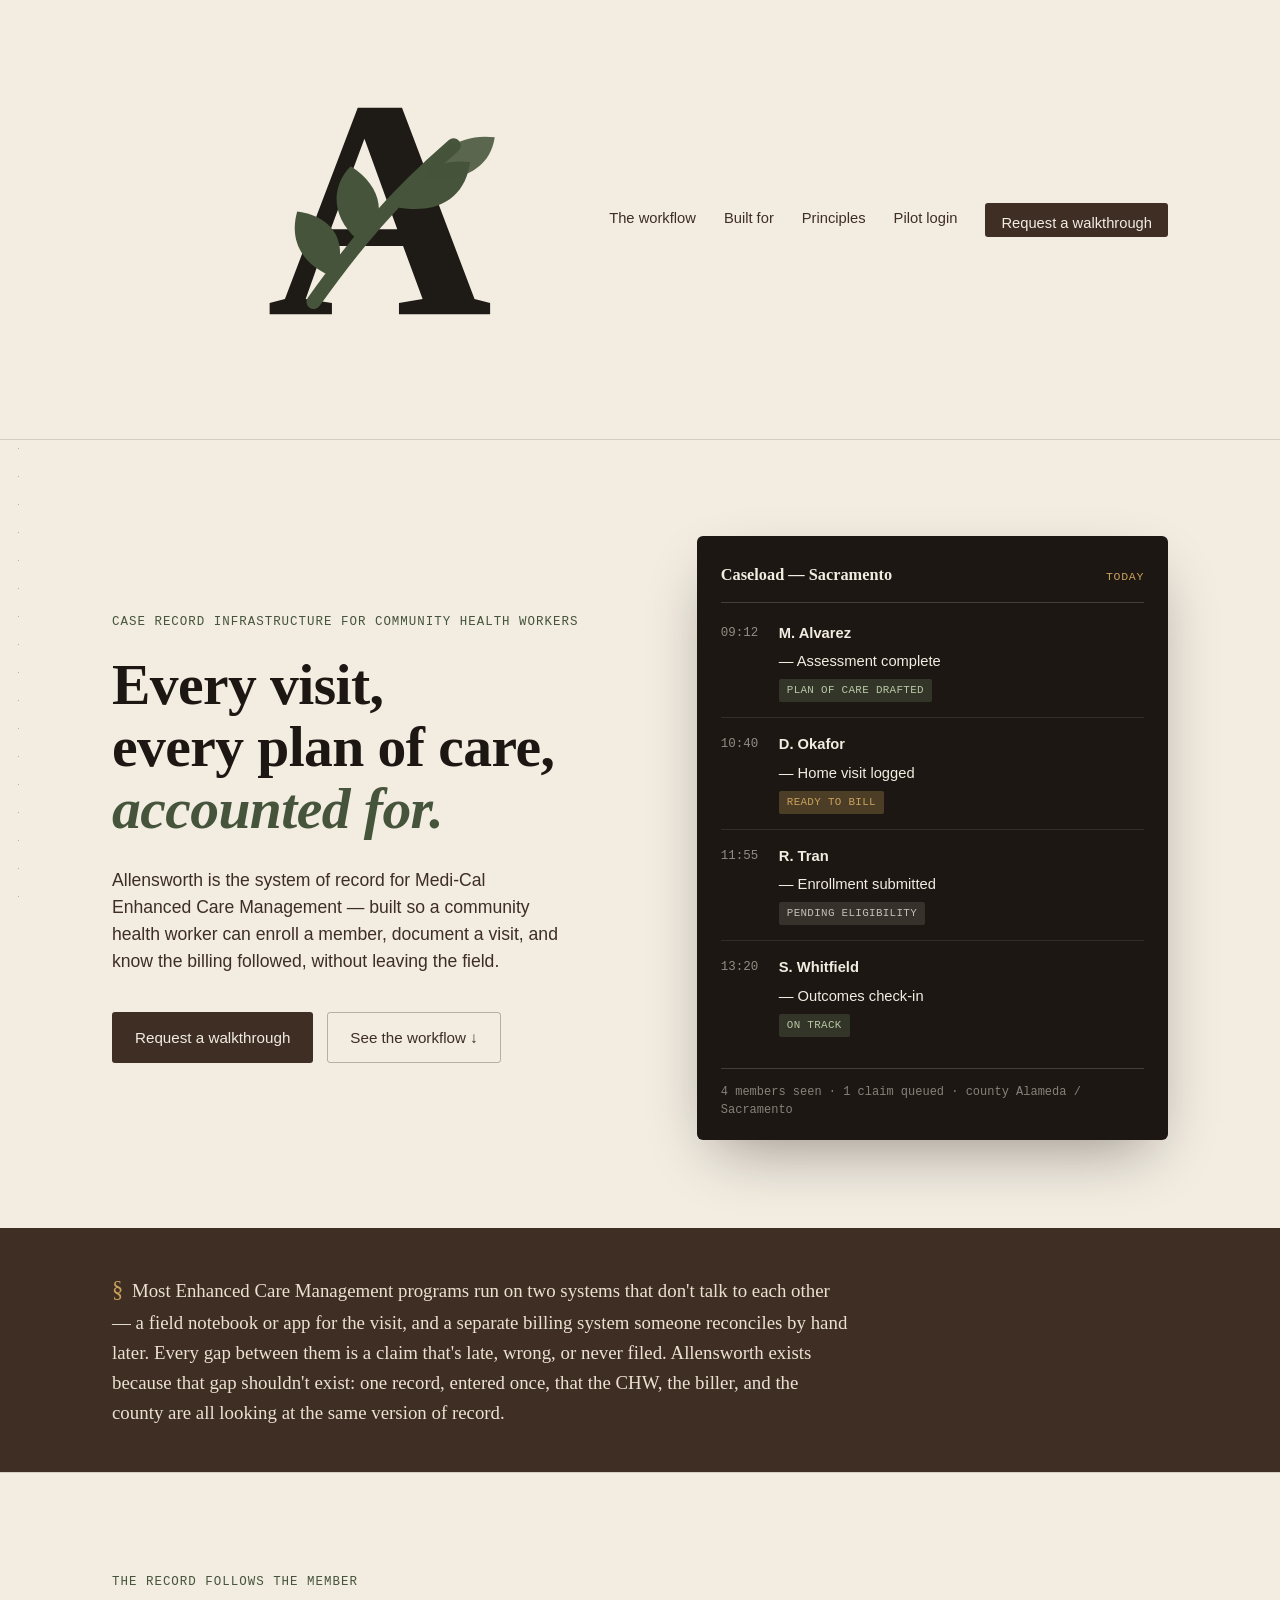
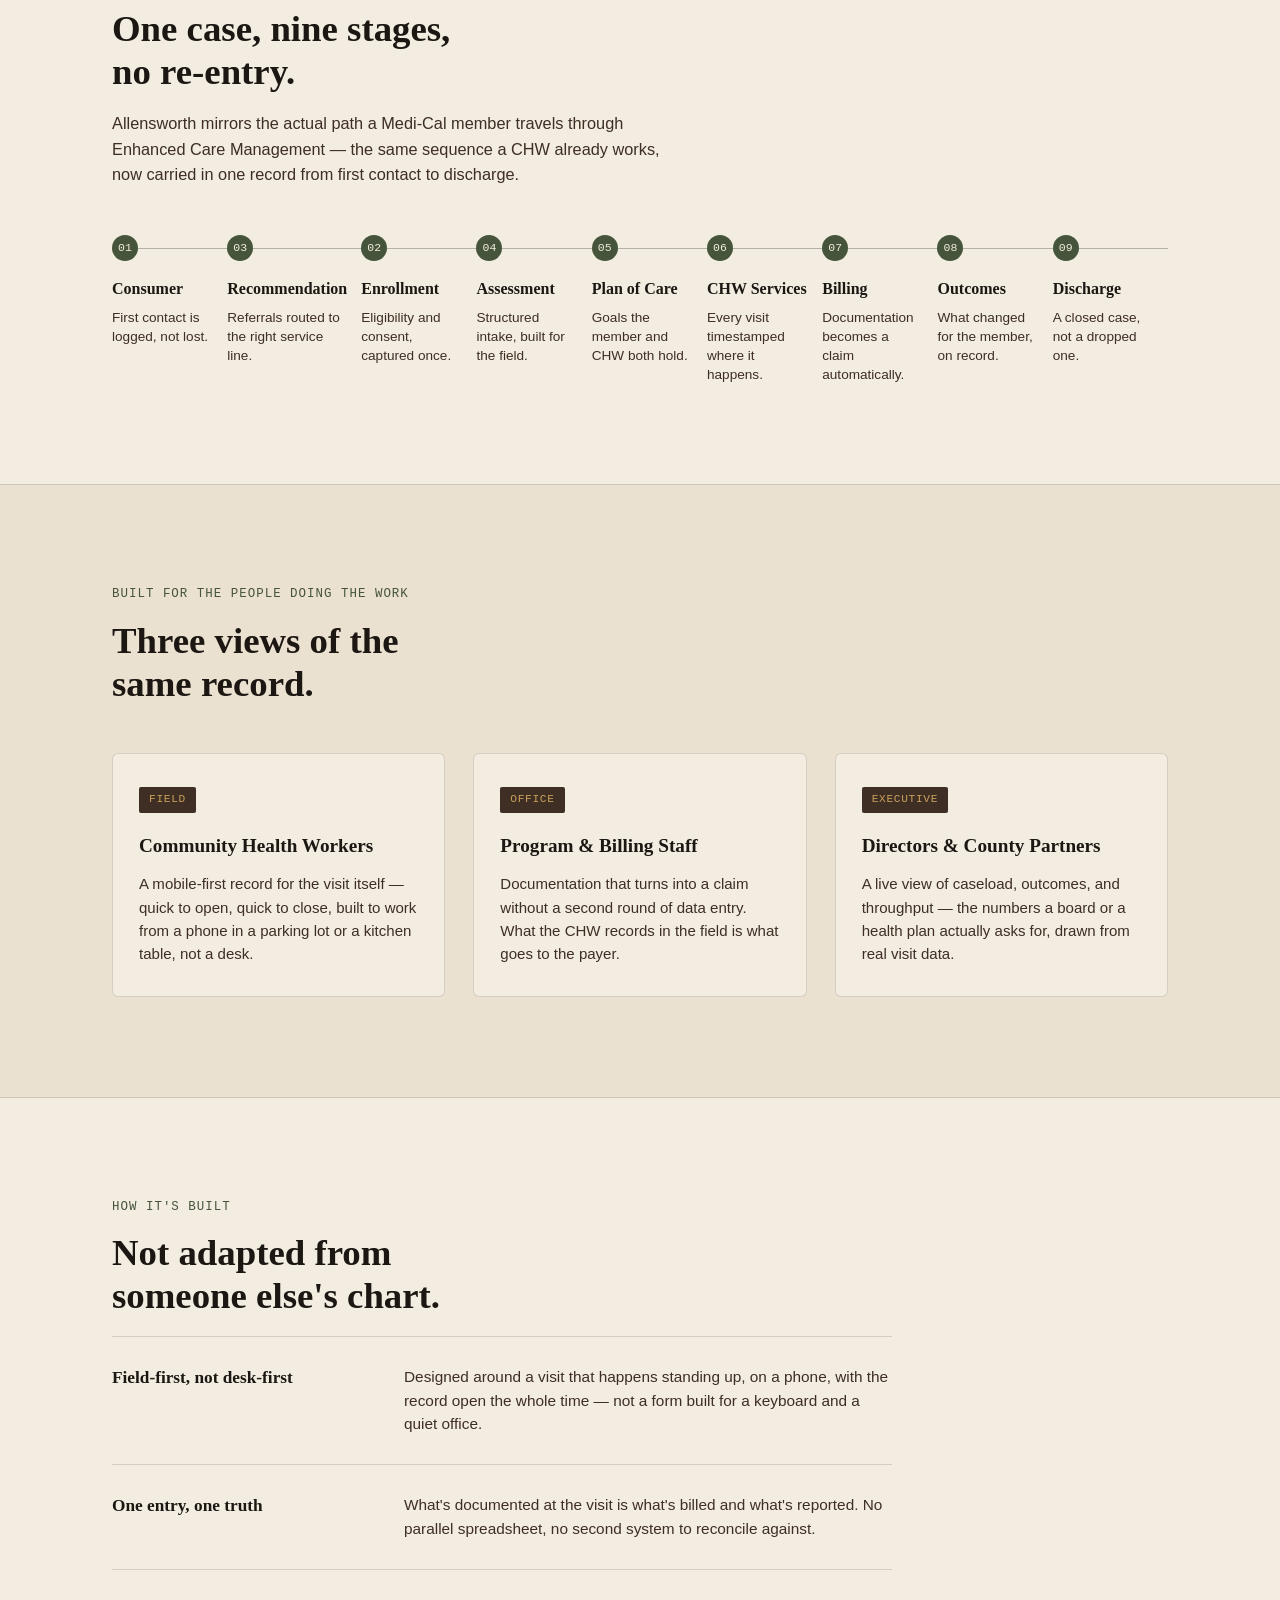
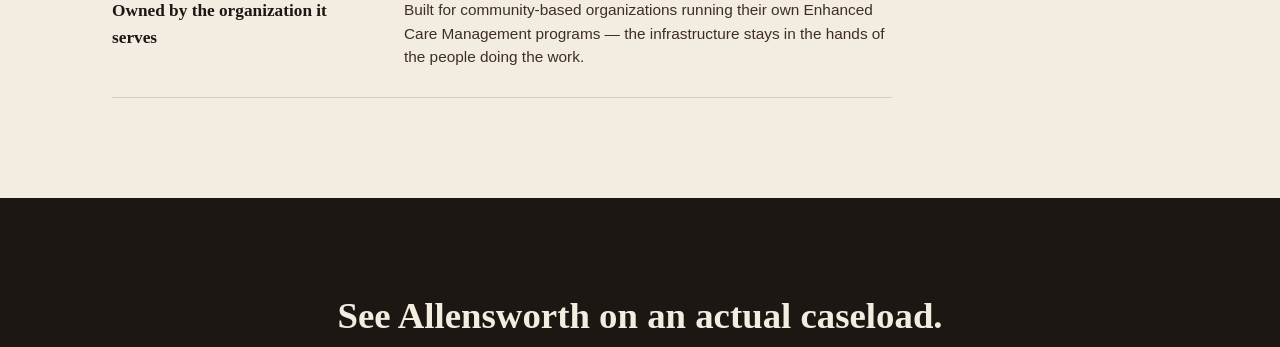
==== commit fdbb5dbc: "Add pilot login link to the header" ====
--- a/index.html
+++ b/index.html
@@ -18,7 +18,9 @@
     <picture class="allensworth-app-header-brand">
       <!-- When the screen is 768px wide or smaller, show the mobile image -->
       <source class="small-logo" media="(max-width: 768px)" srcset="brand/allensworthos-mark-light.svg">
-
+      <!-- Image to load in Dark Mode
+      <source srcset="brand/allensworthos-mark-reversed.svg" media="(prefers-color-scheme: dark) and (max-width: 768px)">
+      <source srcset="brand/allensworthos-lockup-reversed.svg" media="(prefers-color-scheme: dark)"> -->
       <!-- Default image for larger screens (desktop) -->
       <img src="brand/allensworthos-lockup-light.svg" alt="Allensworth OS" class="large-logo">
     </picture>
@@ -26,6 +28,8 @@
       <a href="#workflow">The workflow</a>
       <a href="#for-whom">Built for</a>
       <a href="#principles">Principles</a>
+      <!-- Staging (synthetic data only) for now; point at the production app address once it exists. -->
+      <a href="https://staging.allensworthos.com" class="nav-login">Pilot login</a>
       <a href="#contact" class="nav-cta">Request a walkthrough</a>
     </nav>
   </div>
--- a/styles.css
+++ b/styles.css
@@ -102,7 +102,7 @@
 }
 
 
-.allensworth-app-header-brand {
+.small-logo {
   display: inline-flex;
   align-items: start;
   justify-content: start;
@@ -111,7 +111,7 @@
 }
 
 @media screen and (min-width: 769px)  {
-  .allensworth-app-header-brand {
+  .large-logo {
     display: inline-flex;
     align-items: start;
     justify-content: start;
@@ -164,7 +164,7 @@
 
 @media (max-width: 720px) {
   .site-nav { gap: 14px; font-size: 0.82rem; }
-  .site-nav a:not(.nav-cta) { display: none; }
+  .site-nav a:not(.nav-cta):not(.nav-login) { display: none; }
 }
 
 
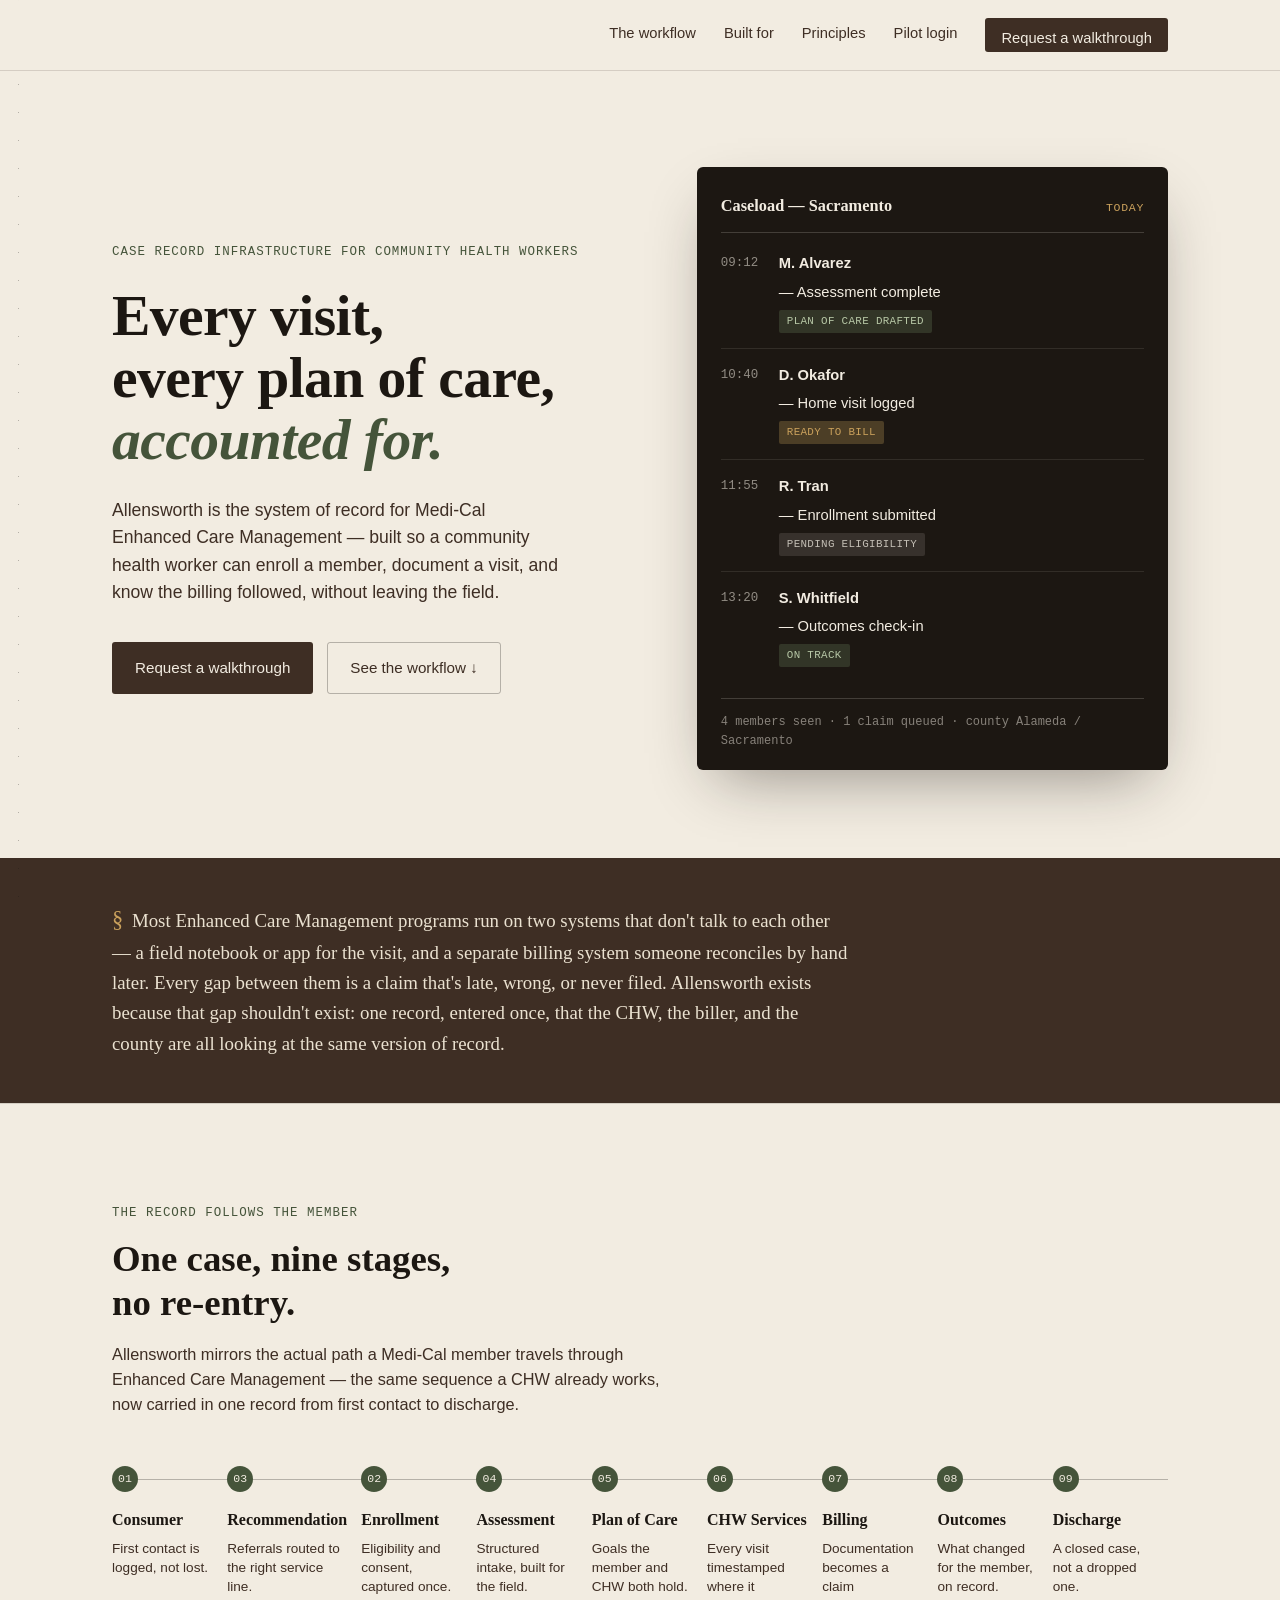
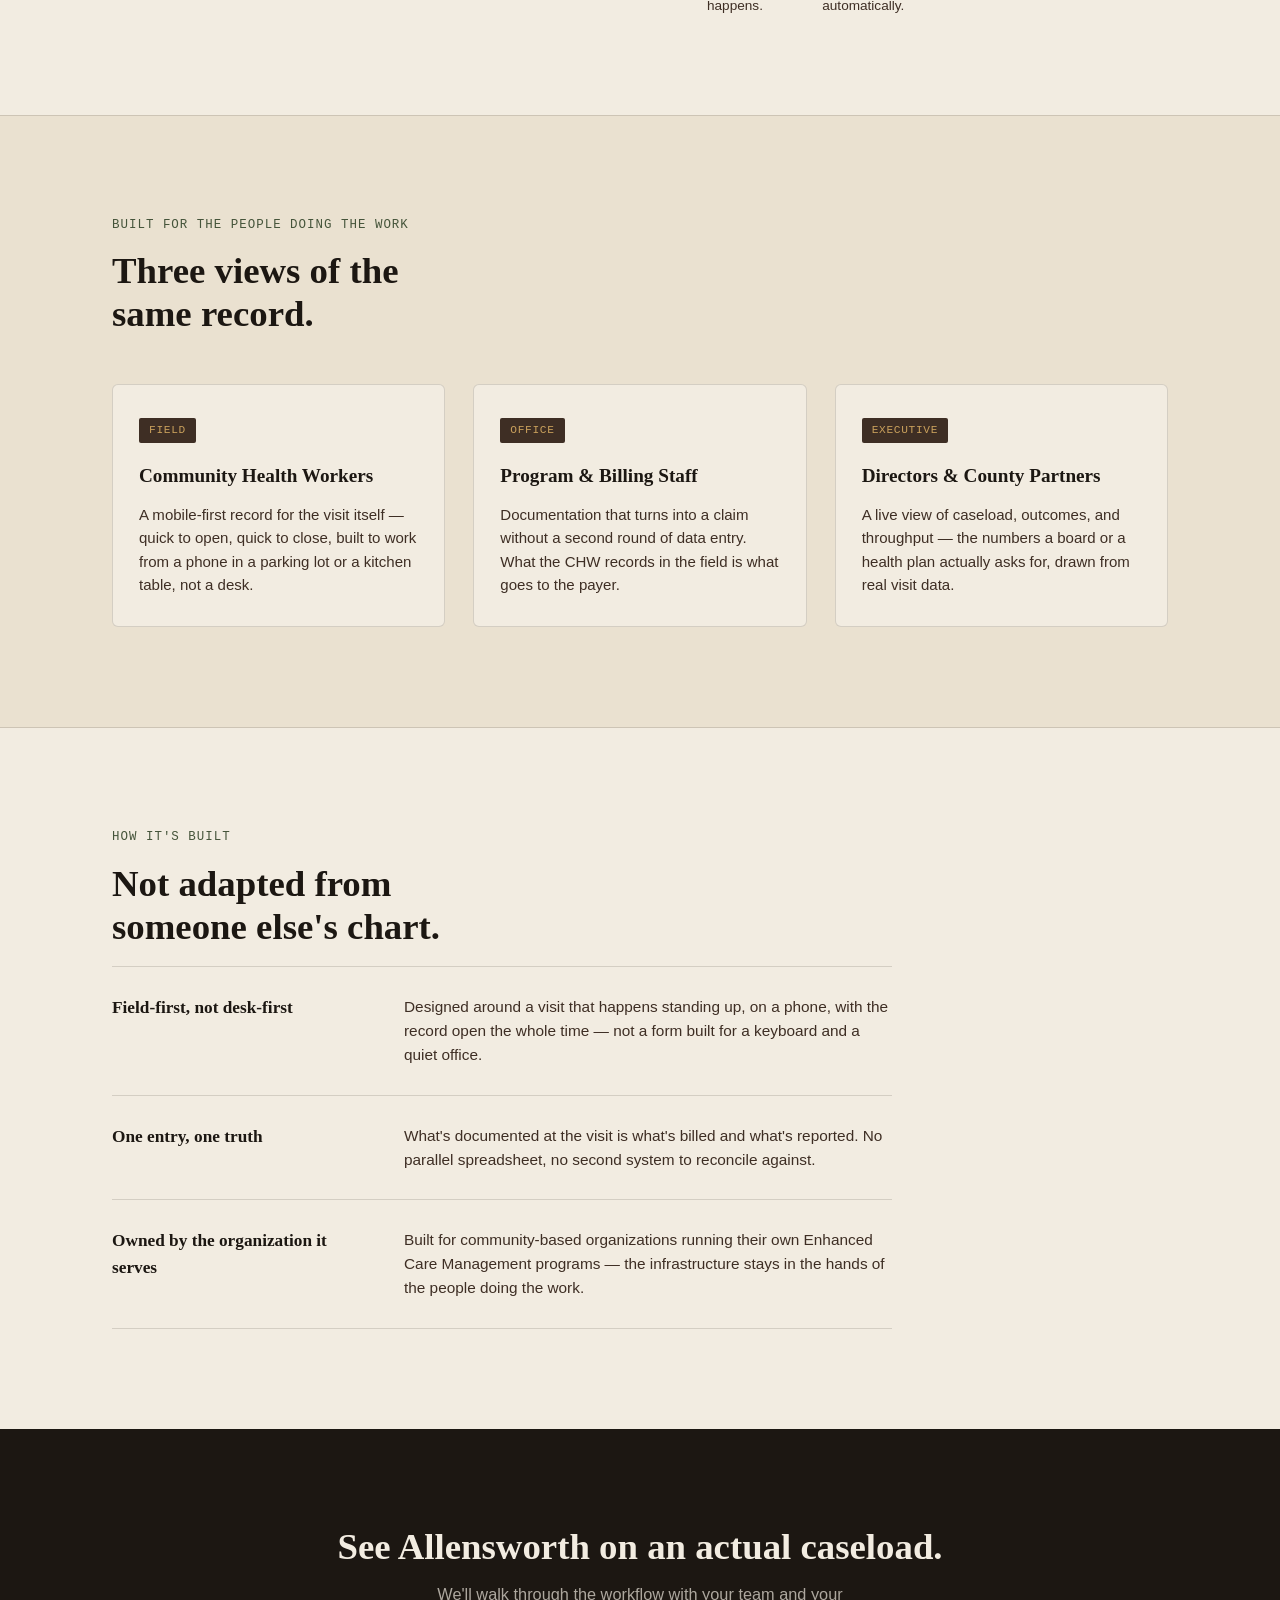
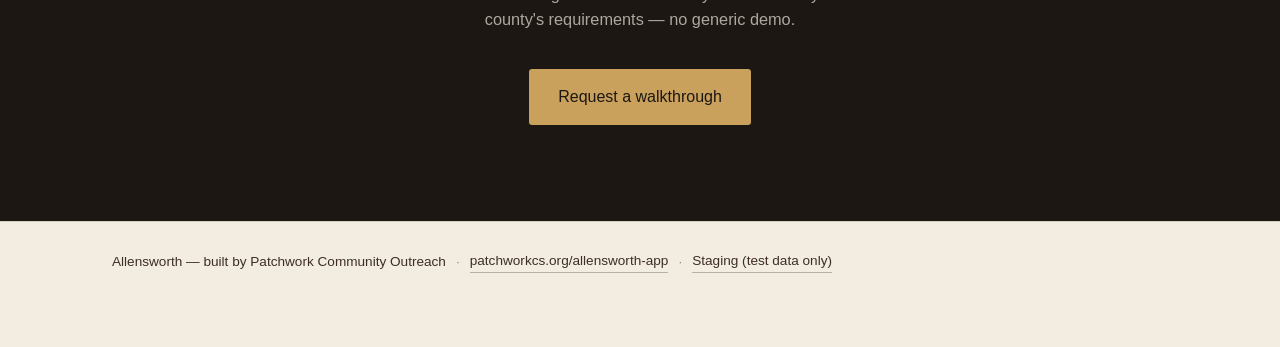
==== commit e503dbf3: "Point Pilot login at production; keep a labelled staging link in the footer" ====
--- a/index.html
+++ b/index.html
@@ -28,8 +28,7 @@
       <a href="#workflow">The workflow</a>
       <a href="#for-whom">Built for</a>
       <a href="#principles">Principles</a>
-      <!-- Staging (synthetic data only) for now; point at the production app address once it exists. -->
-      <a href="https://staging.allensworthos.com" class="nav-login">Pilot login</a>
+      <a href="https://app.allensworthos.com/" class="nav-login">Pilot login</a>
       <a href="#contact" class="nav-cta">Request a walkthrough</a>
     </nav>
   </div>
@@ -243,6 +242,9 @@
     <span>Allensworth — built by Patchwork Community Outreach</span>
     <span class="footer-sep">·</span>
     <a href="https://patchworkcs.org/allensworth-app">patchworkcs.org/allensworth-app</a>
+    <span class="footer-sep">·</span>
+    <!-- Staging holds synthetic test data only and has no BAA: never real consumer information. -->
+    <a href="https://staging.allensworthos.com/" title="Synthetic test data only. Never enter real consumer information.">Staging (test data only)</a>
   </div>
 </footer>
 
